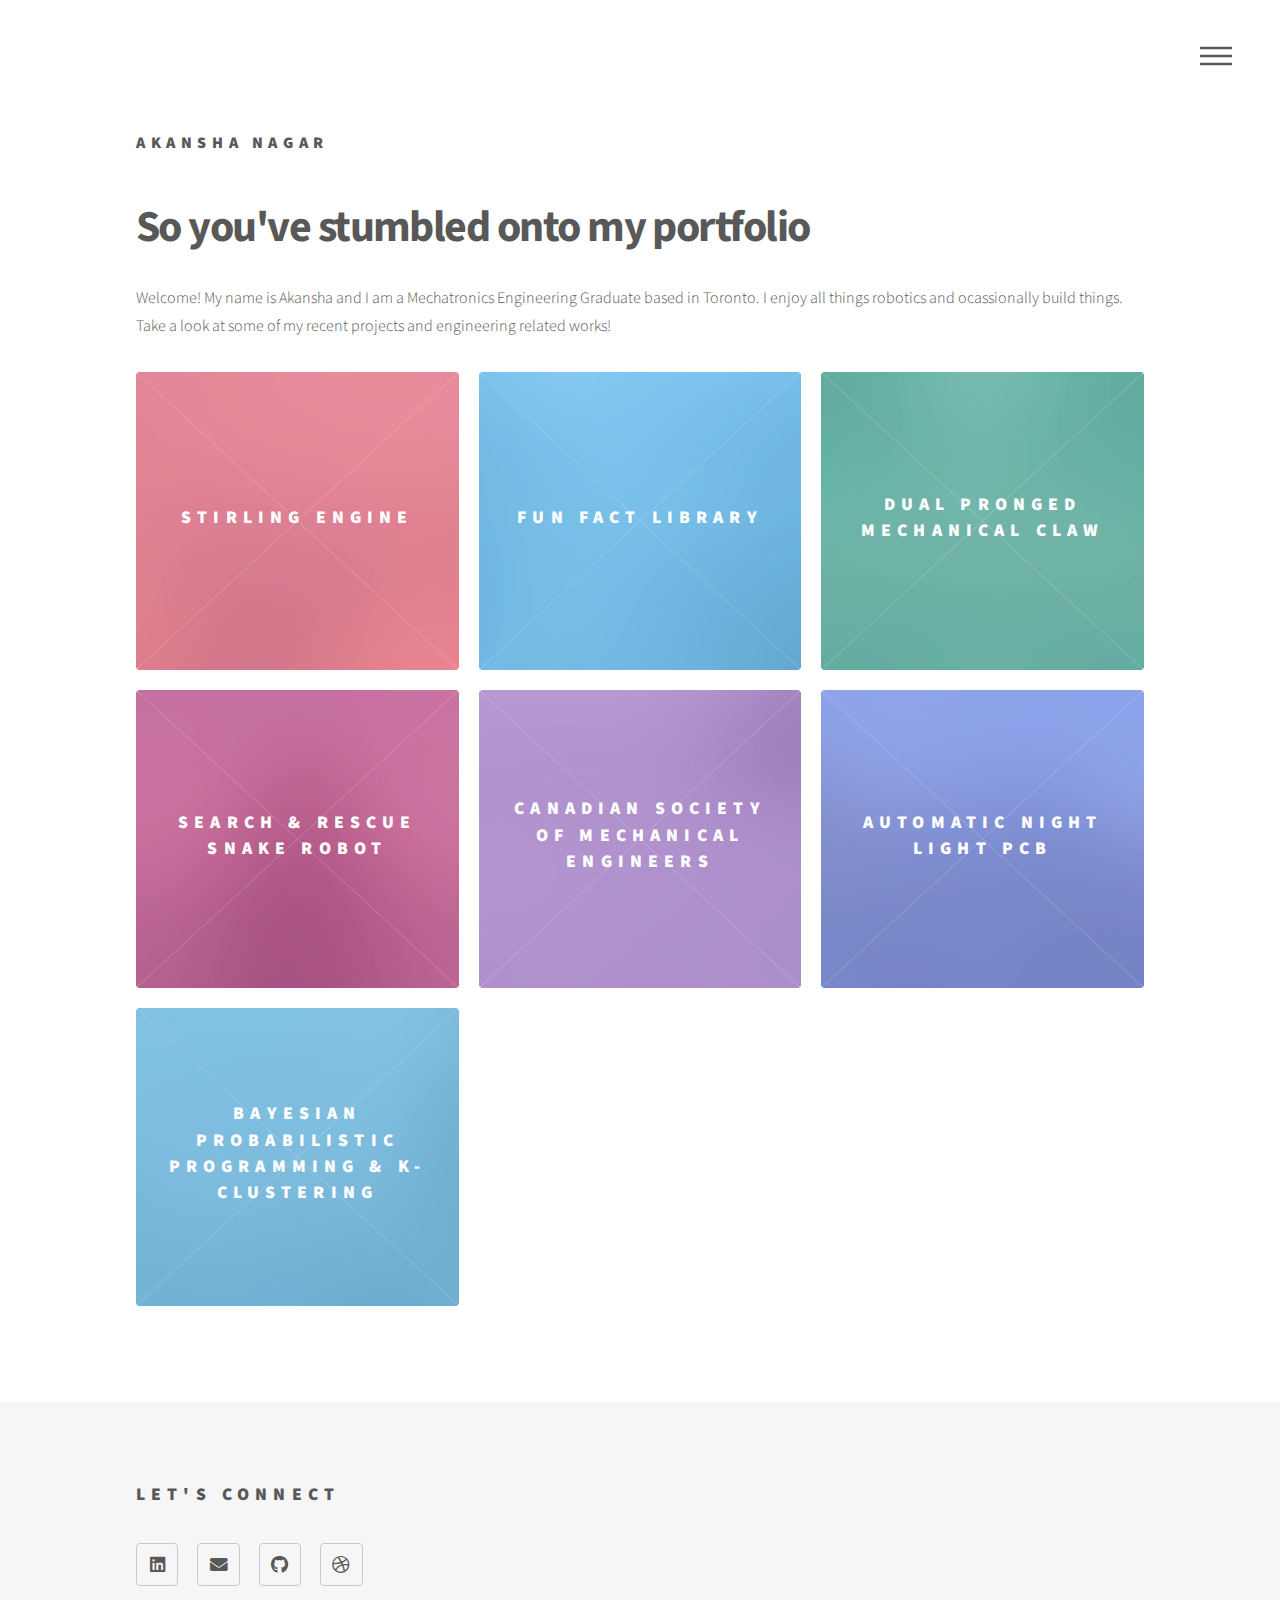
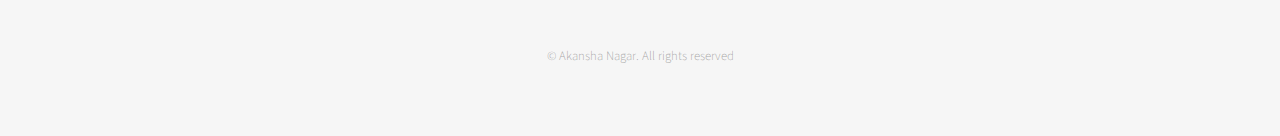
==== index.html @ d51b8435 "Add matlab project webpage" ====
<!DOCTYPE HTML>

<html>
	<head>
		<title>Akansha Nagar</title>
		<meta charset="utf-8" />
		<meta name="viewport" content="width=device-width, initial-scale=1, user-scalable=no" />
		<link rel="stylesheet" href="assets/css/main.css" />
		<noscript><link rel="stylesheet" href="assets/css/noscript.css" /></noscript>
	</head>
	<body class="is-preload">
		<!-- Wrapper -->
			<div id="wrapper">

				<!-- Header -->
					<header id="header">
						<div class="inner">

							<!-- Logo -->
							<a href="index.html" class="logo">
								<!--	<span class="symbol"><img src="images/logo.svg" alt="" /></span> -->
									<span class="title">Akansha Nagar</span>
								</a> 	

							<!-- Nav -->
								<nav>
									<ul>
										<li><a href="#menu">Menu</a></li>
									</ul>
								</nav>

						</div>
					</header>

				<!-- Menu -->
					<nav id="menu">
						<h2>Menu</h2>
						<ul>
							<li><a href="index.html">Home</a></li>
							<li><a href="stirling_engine.html">Stirling Engine</a></li>
							<li><a href="python_app.html">Fun Fact Library</a></li>
							<li><a href="claw.html">Dual Pronged Mechanical Claw</a></li>
							<li><a href="snake.html">Search & Rescue Snake Robot</a></li>
							<li><a href="csme.html">Canadian Society of Mechanical Engineers</a></li>
							<li><a href="pcb.html">Automatic Night Light PCB</a></li>
							<li><a href="data.html">Bayesian Probabilistic Programming & K-Clustering</a></li>
						<!--	<li><a href="elements.html">Elements</a></li> -->
						</ul>
					</nav>

				<!-- Main -->
					<div id="main">
						<div class="inner">
							<header>
								<h1>So you've stumbled onto my portfolio</h1>
								<p>Welcome! My name is Akansha and I am a Mechatronics Engineering
									Graduate based in Toronto. I enjoy all things robotics and ocassionally build things.
									Take a look at some of my recent projects and engineering related works!
								</p>
							</header>
							<section class="tiles">
								<article class="style1">
									<span class="image">
										<img src="images/pic01.jpg" alt="" />
									</span>
									<a href="stirling_engine.html">
										<h2>Stirling Engine</h2>
										<div class="content">
											<p>Carnot heat engine model in SolidWorks CAD</p>
										</div>
									</a>
								</article>
								<article class="style2">
									<span class="image">
										<img src="images/pic02.jpg" alt="" />
									</span>
									<a href="python_app.html">
										<h2>Fun Fact Library</h2>
										<div class="content">
											<p>Python based app to store all your fun facts</p>
										</div>
									</a>
								</article>
							<article class="style3">
									<span class="image">
										<img src="images/pic03.jpg" alt="" />
									</span>
									<a href="claw.html">
										<h2>Dual Pronged Mechanical Claw</h2>
										<div class="content">
											<p>Planar Mechanical claw that can pick up a 200 gram cup</p>
										</div>
									</a>
								</article> 	
								<article class="style4">
									<span class="image">
										<img src="images/pic04.jpg" alt="" />
									</span>
									<a href="snake.html">
										<h2>Search & Rescue Snake Robot</h2>
										<div class="content">
											<p>3D printed robot that swivels and detects motion</p>
										</div>
									</a>
								</article>
								<article class="style5">
									<span class="image">
										<img src="images/pic05.jpg" alt="" />
									</span>
									<a href="csme.html">
										<h2>Canadian Society of Mechanical Engineers</h2>
										<div class="content">
											<p>Ryerson Chapter of CSME focused on partnership and professional 
												developement for engineering students</p>
										</div>
									</a>
								</article>
								<article class="style6">
									<span class="image">
										<img src="images/pic06.jpg" alt="" />
									</span>
									<a href="pcb.html">
										<h2>Automatic Night Light PCB</h2>
										<div class="content">
											<p>Printed Circuit Board containing a simple circuit with a light sensor</p>
										</div>
									</a>
								</article>
								<article class="style2">
									<span class="image">
										<img src="images/pic07.jpg" alt="" />
									</span>
									<a href="data.html">
										<h2>Bayesian Probabilistic Programming & K-Clustering</h2>
										<div class="content">
											<p>Machine Learning algorithms applied to test data sets</p>
										</div>
									</a>
							<!--	</article>
								<article class="style3">
									<span class="image">
										<img src="images/pic08.jpg" alt="" />
									</span>
									<a href="generic.html">
										<h2>Dolor</h2>
										<div class="content">
											<p>Sed nisl arcu euismod sit amet nisi lorem etiam dolor veroeros et feugiat.</p>
										</div>
									</a>
								</article>
								<article class="style1">
									<span class="image">
										<img src="images/pic09.jpg" alt="" />
									</span>
									<a href="generic.html">
										<h2>Nullam</h2>
										<div class="content">
											<p>Sed nisl arcu euismod sit amet nisi lorem etiam dolor veroeros et feugiat.</p>
										</div>
									</a>
								</article>
								<article class="style5">
									<span class="image">
										<img src="images/pic10.jpg" alt="" />
									</span>
									<a href="generic.html">
										<h2>Ultricies</h2>
										<div class="content">
											<p>Sed nisl arcu euismod sit amet nisi lorem etiam dolor veroeros et feugiat.</p>
										</div>
									</a>
								</article>
								<article class="style6">
									<span class="image">
										<img src="images/pic11.jpg" alt="" />
									</span>
									<a href="generic.html">
										<h2>Dictum</h2>
										<div class="content">
											<p>Sed nisl arcu euismod sit amet nisi lorem etiam dolor veroeros et feugiat.</p>
										</div>
									</a>
								</article>
								<article class="style4">
									<span class="image">
										<img src="images/pic12.jpg" alt="" />
									</span>
									<a href="generic.html">
										<h2>Pretium</h2>
										<div class="content">
											<p>Sed nisl arcu euismod sit amet nisi lorem etiam dolor veroeros et feugiat.</p>
										</div>
									</a>
								</article> -->
							</section>
						</div>
					</div>

				<!-- Footer -->
					<footer id="footer">
						
						<div class="inner">
							<!--
							<section>
								<h2>Get in touch</h2>
								<form method="post" action="#">
									<div class="fields">
										<div class="field half">
											<input type="text" name="name" id="name" placeholder="Name" />
										</div>
										<div class="field half">
											<input type="email" name="email" id="email" placeholder="Email" />
										</div>
										<div class="field">
											<textarea name="message" id="message" placeholder="Message"></textarea>
										</div>
									</div>
									<ul class="actions">
										<li><input type="submit" value="Send" class="primary" /></li>
									</ul>
								</form>
							</section> -->
							<section> 
								
								<h2>Let's Connect</h2>
							
								<ul class="icons">
								<!--<li><a href="#" class="icon brands style2 fa-twitter"><span class="label">Twitter</span></a></li>
									<li><a href="#" class="icon brands style2 fa-facebook-f"><span class="label">Facebook</span></a></li>
									<li><a href="#" class="icon brands style2 fa-instagram"><span class="label">Instagram</span></a></li>
									<li><a href="#" class="icon brands style2 fa-dribbble"><span class="label">Dribbble</span></a></li>
									<li><a href="#" class="icon brands style2 fa-500px"><span class="label">500px</span></a></li>
									<li><a href="#" class="icon solid style2 fa-phone"><span class="label">Phone</span></a></li> -->

									<li><a href="https://www.linkedin.com/in/akansha-nagar/" class="icon brands style2 fab fa-linkedin"><span class="label">Facebook</span></a></li>
									<li><a href="mailto: akanshanagar8@gmail.com" class="icon solid style2 fa-envelope"><span class="label">Email</span></a></li>
									<li><a href="https://github.com/akansha-n888" class="icon brands style2 fa-github"><span class="label">GitHub</span></a></li>
									<li><a href="https://grabcad.com/akansha.nagar-1" class="icon brands style2 fa-dribbble"><span class="label">GrabCAD</span></a></li>
									
								</ul>
								
							</section>
							<ul class="copyright">
								<li>&copy; Akansha Nagar. All rights reserved</li>
								
							</ul>
						</div>
					</footer>

			</div>

		<!-- Scripts -->
			<script src="assets/js/jquery.min.js"></script>
			<script src="assets/js/browser.min.js"></script>
			<script src="assets/js/breakpoints.min.js"></script>
			<script src="assets/js/util.js"></script>
			<script src="assets/js/main.js"></script>

	</body>
</html>
---- assets/css/main.css ----
@import url(fontawesome-all.min.css);
@import url("https://fonts.googleapis.com/css?family=Source+Sans+Pro:300,700,900");

/*
	Phantom by HTML5 UP
	html5up.net | @ajlkn
	Free for personal and commercial use under the CCA 3.0 license (html5up.net/license)
*/

html, body, div, span, applet, object,
iframe, h1, h2, h3, h4, h5, h6, p, blockquote,
pre, a, abbr, acronym, address, big, cite,
code, del, dfn, em, img, ins, kbd, q, s, samp,
small, strike, strong, sub, sup, tt, var, b,
u, i, center, dl, dt, dd, ol, ul, li, fieldset,
form, label, legend, table, caption, tbody,
tfoot, thead, tr, th, td, article, aside,
canvas, details, embed, figure, figcaption,
footer, header, hgroup, menu, nav, output, ruby,
section, summary, time, mark, audio, video {
	margin: 0;
	padding: 0;
	border: 0;
	font-size: 100%;
	font: inherit;
	vertical-align: baseline;}

article, aside, details, figcaption, figure,
footer, header, hgroup, menu, nav, section {
	display: block;}

body {
	line-height: 1;
}

ol, ul {
	list-style: none;
}

blockquote, q {
	quotes: none;
}

	blockquote:before, blockquote:after, q:before, q:after {
		content: '';
		content: none;
	}

table {
	border-collapse: collapse;
	border-spacing: 0;
}

body {
	-webkit-text-size-adjust: none;
}

mark {
	background-color: transparent;
	color: inherit;
}

input::-moz-focus-inner {
	border: 0;
	padding: 0;
}

input, select, textarea {
	-moz-appearance: none;
	-webkit-appearance: none;
	-ms-appearance: none;
	appearance: none;
}

/* Basic */

	@-ms-viewport {
		width: device-width;
	}

	body {
		-ms-overflow-style: scrollbar;
	}

	@media screen and (max-width: 480px) {

		html, body {
			min-width: 320px;
		}

	}

	html {
		box-sizing: border-box;
	}

	*, *:before, *:after {
		box-sizing: inherit;
	}

	body {
		background: #ffffff;
	}

		body.is-preload *, body.is-preload *:before, body.is-preload *:after {
			-moz-animation: none !important;
			-webkit-animation: none !important;
			-ms-animation: none !important;
			animation: none !important;
			-moz-transition: none !important;
			-webkit-transition: none !important;
			-ms-transition: none !important;
			transition: none !important;
		}

/* Type */

	body, input, select, textarea {
		color: #585858;
		font-family: "Source Sans Pro", Helvetica, sans-serif;
		font-size: 16pt;
		font-weight: 300;
		line-height: 1.75;
	}

		@media screen and (max-width: 1680px) {

			body, input, select, textarea {
				font-size: 14pt;
			}

		}

		@media screen and (max-width: 1280px) {

			body, input, select, textarea {
				font-size: 12pt;
			}

		}

	a {
		-moz-transition: border-bottom-color 0.2s ease, color 0.2s ease;
		-webkit-transition: border-bottom-color 0.2s ease, color 0.2s ease;
		-ms-transition: border-bottom-color 0.2s ease, color 0.2s ease;
		transition: border-bottom-color 0.2s ease, color 0.2s ease;
		text-decoration: none;
		color: #585858;
		border-bottom: dotted 1px rgba(88, 88, 88, 0.5);
	}

		a:hover {
			border-bottom-color: transparent;
			color: #f2849e !important;
		}

	strong, b {
		font-weight: 900;
	}

	em, i {
		font-style: italic;
	}

	p {
		margin: 0 0 2em 0;
	}

	h1 {
		font-size: 2.75em;
		font-weight: 700;
		line-height: 1.3;
		margin: 0 0 1em 0;
		letter-spacing: -0.035em;
	}

		h1 a {
			color: inherit;
		}

		@media screen and (max-width: 736px) {

			h1 {
				font-size: 2em;
				margin: 0 0 1em 0;
			}

		}

		@media screen and (max-width: 360px) {

			h1 {
				font-size: 1.75em;
			}

		}

	h2, h3, h4, h5, h6 {
		font-weight: 900;
		line-height: 1.5;
		margin: 0 0 2em 0;
		text-transform: uppercase;
		letter-spacing: 0.35em;
	}

		h2 a, h3 a, h4 a, h5 a, h6 a {
			color: inherit;
		}

	h2 {
		font-size: 1.1em;
	}

	h3 {
		font-size: 1em;
	}

	h4 {
		font-size: 0.8em;
	}

	h5 {
		font-size: 0.8em;
	}

	h6 {
		font-size: 0.8em;
	}

	@media screen and (max-width: 980px) {

		h1 br, h2 br, h3 br, h4 br, h5 br, h6 br {
			display: none;
		}

	}

	@media screen and (max-width: 736px) {

		h2 {
			font-size: 1em;
		}

		h3 {
			font-size: 0.8em;
		}

	}

	sub {
		font-size: 0.8em;
		position: relative;
		top: 0.5em;
	}

	sup {
		font-size: 0.8em;
		position: relative;
		top: -0.5em;
	}

	blockquote {
		border-left: solid 4px #c9c9c9;
		font-style: italic;
		margin: 0 0 2em 0;
		padding: 0.5em 0 0.5em 2em;
	}

	code {
		background: rgba(144, 144, 144, 0.075);
		border-radius: 4px;
		border: solid 1px #c9c9c9;
		font-family: "Courier New", monospace;
		font-size: 0.9em;
		margin: 0 0.25em;
		padding: 0.25em 0.65em;
	}

	pre {
		-webkit-overflow-scrolling: touch;
		font-family: "Courier New", monospace;
		font-size: 0.9em;
		margin: 0 0 2em 0;
	}

		pre code {
			display: block;
			line-height: 1.75;
			padding: 1em 1.5em;
			overflow-x: auto;
		}

	hr {
		border: 0;
		border-bottom: solid 1px #c9c9c9;
		margin: 2em 0;
	}

		hr.major {
			margin: 3em 0;
		}

	.align-left {
		text-align: left;
	}

	.align-center {
		text-align: center;
	}

	.align-right {
		text-align: right;
	}

/* Row */

	.row {
		display: flex;
		flex-wrap: wrap;
		box-sizing: border-box;
		align-items: stretch;
	}

		.row > * {
			box-sizing: border-box;
		}

		.row.gtr-uniform > * > :last-child {
			margin-bottom: 0;
		}

		.row.aln-left {
			justify-content: flex-start;
		}

		.row.aln-center {
			justify-content: center;
		}

		.row.aln-right {
			justify-content: flex-end;
		}

		.row.aln-top {
			align-items: flex-start;
		}

		.row.aln-middle {
			align-items: center;
		}

		.row.aln-bottom {
			align-items: flex-end;
		}

		.row > .imp {
			order: -1;
		}

		.row > .col-1 {
			width: 8.33333%;
		}

		.row > .off-1 {
			margin-left: 8.33333%;
		}

		.row > .col-2 {
			width: 16.66667%;
		}

		.row > .off-2 {
			margin-left: 16.66667%;
		}

		.row > .col-3 {
			width: 25%;
		}

		.row > .off-3 {
			margin-left: 25%;
		}

		.row > .col-4 {
			width: 33.33333%;
		}

		.row > .off-4 {
			margin-left: 33.33333%;
		}

		.row > .col-5 {
			width: 41.66667%;
		}

		.row > .off-5 {
			margin-left: 41.66667%;
		}

		.row > .col-6 {
			width: 50%;
		}

		.row > .off-6 {
			margin-left: 50%;
		}

		.row > .col-7 {
			width: 58.33333%;
		}

		.row > .off-7 {
			margin-left: 58.33333%;
		}

		.row > .col-8 {
			width: 66.66667%;
		}

		.row > .off-8 {
			margin-left: 66.66667%;
		}

		.row > .col-9 {
			width: 75%;
		}

		.row > .off-9 {
			margin-left: 75%;
		}

		.row > .col-10 {
			width: 83.33333%;
		}

		.row > .off-10 {
			margin-left: 83.33333%;
		}

		.row > .col-11 {
			width: 91.66667%;
		}

		.row > .off-11 {
			margin-left: 91.66667%;
		}

		.row > .col-12 {
			width: 100%;
		}

		.row > .off-12 {
			margin-left: 100%;
		}

		.row.gtr-0 {
			margin-top: 0;
			margin-left: 0em;
		}

			.row.gtr-0 > * {
				padding: 0 0 0 0em;
			}

			.row.gtr-0.gtr-uniform {
				margin-top: 0em;
			}

				.row.gtr-0.gtr-uniform > * {
					padding-top: 0em;
				}

		.row.gtr-25 {
			margin-top: 0;
			margin-left: -0.5em;
		}

			.row.gtr-25 > * {
				padding: 0 0 0 0.5em;
			}

			.row.gtr-25.gtr-uniform {
				margin-top: -0.5em;
			}

				.row.gtr-25.gtr-uniform > * {
					padding-top: 0.5em;
				}

		.row.gtr-50 {
			margin-top: 0;
			margin-left: -1em;
		}

			.row.gtr-50 > * {
				padding: 0 0 0 1em;
			}

			.row.gtr-50.gtr-uniform {
				margin-top: -1em;
			}

				.row.gtr-50.gtr-uniform > * {
					padding-top: 1em;
				}

		.row {
			margin-top: 0;
			margin-left: -2em;
		}

			.row > * {
				padding: 0 0 0 2em;
			}

			.row.gtr-uniform {
				margin-top: -2em;
			}

				.row.gtr-uniform > * {
					padding-top: 2em;
				}

		.row.gtr-150 {
			margin-top: 0;
			margin-left: -3em;
		}

			.row.gtr-150 > * {
				padding: 0 0 0 3em;
			}

			.row.gtr-150.gtr-uniform {
				margin-top: -3em;
			}

				.row.gtr-150.gtr-uniform > * {
					padding-top: 3em;
				}

		.row.gtr-200 {
			margin-top: 0;
			margin-left: -4em;
		}

			.row.gtr-200 > * {
				padding: 0 0 0 4em;
			}

			.row.gtr-200.gtr-uniform {
				margin-top: -4em;
			}

				.row.gtr-200.gtr-uniform > * {
					padding-top: 4em;
				}

		@media screen and (max-width: 1680px) {

			.row {
				display: flex;
				flex-wrap: wrap;
				box-sizing: border-box;
				align-items: stretch;
			}

				.row > * {
					box-sizing: border-box;
				}

				.row.gtr-uniform > * > :last-child {
					margin-bottom: 0;
				}

				.row.aln-left {
					justify-content: flex-start;
				}

				.row.aln-center {
					justify-content: center;
				}

				.row.aln-right {
					justify-content: flex-end;
				}

				.row.aln-top {
					align-items: flex-start;
				}

				.row.aln-middle {
					align-items: center;
				}

				.row.aln-bottom {
					align-items: flex-end;
				}

				.row > .imp-xlarge {
					order: -1;
				}

				.row > .col-1-xlarge {
					width: 8.33333%;
				}

				.row > .off-1-xlarge {
					margin-left: 8.33333%;
				}

				.row > .col-2-xlarge {
					width: 16.66667%;
				}

				.row > .off-2-xlarge {
					margin-left: 16.66667%;
				}

				.row > .col-3-xlarge {
					width: 25%;
				}

				.row > .off-3-xlarge {
					margin-left: 25%;
				}

				.row > .col-4-xlarge {
					width: 33.33333%;
				}

				.row > .off-4-xlarge {
					margin-left: 33.33333%;
				}

				.row > .col-5-xlarge {
					width: 41.66667%;
				}

				.row > .off-5-xlarge {
					margin-left: 41.66667%;
				}

				.row > .col-6-xlarge {
					width: 50%;
				}

				.row > .off-6-xlarge {
					margin-left: 50%;
				}

				.row > .col-7-xlarge {
					width: 58.33333%;
				}

				.row > .off-7-xlarge {
					margin-left: 58.33333%;
				}

				.row > .col-8-xlarge {
					width: 66.66667%;
				}

				.row > .off-8-xlarge {
					margin-left: 66.66667%;
				}

				.row > .col-9-xlarge {
					width: 75%;
				}

				.row > .off-9-xlarge {
					margin-left: 75%;
				}

				.row > .col-10-xlarge {
					width: 83.33333%;
				}

				.row > .off-10-xlarge {
					margin-left: 83.33333%;
				}

				.row > .col-11-xlarge {
					width: 91.66667%;
				}

				.row > .off-11-xlarge {
					margin-left: 91.66667%;
				}

				.row > .col-12-xlarge {
					width: 100%;
				}

				.row > .off-12-xlarge {
					margin-left: 100%;
				}

				.row.gtr-0 {
					margin-top: 0;
					margin-left: 0em;
				}

					.row.gtr-0 > * {
						padding: 0 0 0 0em;
					}

					.row.gtr-0.gtr-uniform {
						margin-top: 0em;
					}

						.row.gtr-0.gtr-uniform > * {
							padding-top: 0em;
						}

				.row.gtr-25 {
					margin-top: 0;
					margin-left: -0.5em;
				}

					.row.gtr-25 > * {
						padding: 0 0 0 0.5em;
					}

					.row.gtr-25.gtr-uniform {
						margin-top: -0.5em;
					}

						.row.gtr-25.gtr-uniform > * {
							padding-top: 0.5em;
						}

				.row.gtr-50 {
					margin-top: 0;
					margin-left: -1em;
				}

					.row.gtr-50 > * {
						padding: 0 0 0 1em;
					}

					.row.gtr-50.gtr-uniform {
						margin-top: -1em;
					}

						.row.gtr-50.gtr-uniform > * {
							padding-top: 1em;
						}

				.row {
					margin-top: 0;
					margin-left: -2em;
				}

					.row > * {
						padding: 0 0 0 2em;
					}

					.row.gtr-uniform {
						margin-top: -2em;
					}

						.row.gtr-uniform > * {
							padding-top: 2em;
						}

				.row.gtr-150 {
					margin-top: 0;
					margin-left: -3em;
				}

					.row.gtr-150 > * {
						padding: 0 0 0 3em;
					}

					.row.gtr-150.gtr-uniform {
						margin-top: -3em;
					}

						.row.gtr-150.gtr-uniform > * {
							padding-top: 3em;
						}

				.row.gtr-200 {
					margin-top: 0;
					margin-left: -4em;
				}

					.row.gtr-200 > * {
						padding: 0 0 0 4em;
					}

					.row.gtr-200.gtr-uniform {
						margin-top: -4em;
					}

						.row.gtr-200.gtr-uniform > * {
							padding-top: 4em;
						}

		}

		@media screen and (max-width: 1280px) {

			.row {
				display: flex;
				flex-wrap: wrap;
				box-sizing: border-box;
				align-items: stretch;
			}

				.row > * {
					box-sizing: border-box;
				}

				.row.gtr-uniform > * > :last-child {
					margin-bottom: 0;
				}

				.row.aln-left {
					justify-content: flex-start;
				}

				.row.aln-center {
					justify-content: center;
				}

				.row.aln-right {
					justify-content: flex-end;
				}

				.row.aln-top {
					align-items: flex-start;
				}

				.row.aln-middle {
					align-items: center;
				}

				.row.aln-bottom {
					align-items: flex-end;
				}

				.row > .imp-large {
					order: -1;
				}

				.row > .col-1-large {
					width: 8.33333%;
				}

				.row > .off-1-large {
					margin-left: 8.33333%;
				}

				.row > .col-2-large {
					width: 16.66667%;
				}

				.row > .off-2-large {
					margin-left: 16.66667%;
				}

				.row > .col-3-large {
					width: 25%;
				}

				.row > .off-3-large {
					margin-left: 25%;
				}

				.row > .col-4-large {
					width: 33.33333%;
				}

				.row > .off-4-large {
					margin-left: 33.33333%;
				}

				.row > .col-5-large {
					width: 41.66667%;
				}

				.row > .off-5-large {
					margin-left: 41.66667%;
				}

				.row > .col-6-large {
					width: 50%;
				}

				.row > .off-6-large {
					margin-left: 50%;
				}

				.row > .col-7-large {
					width: 58.33333%;
				}

				.row > .off-7-large {
					margin-left: 58.33333%;
				}

				.row > .col-8-large {
					width: 66.66667%;
				}

				.row > .off-8-large {
					margin-left: 66.66667%;
				}

				.row > .col-9-large {
					width: 75%;
				}

				.row > .off-9-large {
					margin-left: 75%;
				}

				.row > .col-10-large {
					width: 83.33333%;
				}

				.row > .off-10-large {
					margin-left: 83.33333%;
				}

				.row > .col-11-large {
					width: 91.66667%;
				}

				.row > .off-11-large {
					margin-left: 91.66667%;
				}

				.row > .col-12-large {
					width: 100%;
				}

				.row > .off-12-large {
					margin-left: 100%;
				}

				.row.gtr-0 {
					margin-top: 0;
					margin-left: 0em;
				}

					.row.gtr-0 > * {
						padding: 0 0 0 0em;
					}

					.row.gtr-0.gtr-uniform {
						margin-top: 0em;
					}

						.row.gtr-0.gtr-uniform > * {
							padding-top: 0em;
						}

				.row.gtr-25 {
					margin-top: 0;
					margin-left: -0.5em;
				}

					.row.gtr-25 > * {
						padding: 0 0 0 0.5em;
					}

					.row.gtr-25.gtr-uniform {
						margin-top: -0.5em;
					}

						.row.gtr-25.gtr-uniform > * {
							padding-top: 0.5em;
						}

				.row.gtr-50 {
					margin-top: 0;
					margin-left: -1em;
				}

					.row.gtr-50 > * {
						padding: 0 0 0 1em;
					}

					.row.gtr-50.gtr-uniform {
						margin-top: -1em;
					}

						.row.gtr-50.gtr-uniform > * {
							padding-top: 1em;
						}

				.row {
					margin-top: 0;
					margin-left: -2em;
				}

					.row > * {
						padding: 0 0 0 2em;
					}

					.row.gtr-uniform {
						margin-top: -2em;
					}

						.row.gtr-uniform > * {
							padding-top: 2em;
						}

				.row.gtr-150 {
					margin-top: 0;
					margin-left: -3em;
				}

					.row.gtr-150 > * {
						padding: 0 0 0 3em;
					}

					.row.gtr-150.gtr-uniform {
						margin-top: -3em;
					}

						.row.gtr-150.gtr-uniform > * {
							padding-top: 3em;
						}

				.row.gtr-200 {
					margin-top: 0;
					margin-left: -4em;
				}

					.row.gtr-200 > * {
						padding: 0 0 0 4em;
					}

					.row.gtr-200.gtr-uniform {
						margin-top: -4em;
					}

						.row.gtr-200.gtr-uniform > * {
							padding-top: 4em;
						}

		}

		@media screen and (max-width: 980px) {

			.row {
				display: flex;
				flex-wrap: wrap;
				box-sizing: border-box;
				align-items: stretch;
			}

				.row > * {
					box-sizing: border-box;
				}

				.row.gtr-uniform > * > :last-child {
					margin-bottom: 0;
				}

				.row.aln-left {
					justify-content: flex-start;
				}

				.row.aln-center {
					justify-content: center;
				}

				.row.aln-right {
					justify-content: flex-end;
				}

				.row.aln-top {
					align-items: flex-start;
				}

				.row.aln-middle {
					align-items: center;
				}

				.row.aln-bottom {
					align-items: flex-end;
				}

				.row > .imp-medium {
					order: -1;
				}

				.row > .col-1-medium {
					width: 8.33333%;
				}

				.row > .off-1-medium {
					margin-left: 8.33333%;
				}

				.row > .col-2-medium {
					width: 16.66667%;
				}

				.row > .off-2-medium {
					margin-left: 16.66667%;
				}

				.row > .col-3-medium {
					width: 25%;
				}

				.row > .off-3-medium {
					margin-left: 25%;
				}

				.row > .col-4-medium {
					width: 33.33333%;
				}

				.row > .off-4-medium {
					margin-left: 33.33333%;
				}

				.row > .col-5-medium {
					width: 41.66667%;
				}

				.row > .off-5-medium {
					margin-left: 41.66667%;
				}

				.row > .col-6-medium {
					width: 50%;
				}

				.row > .off-6-medium {
					margin-left: 50%;
				}

				.row > .col-7-medium {
					width: 58.33333%;
				}

				.row > .off-7-medium {
					margin-left: 58.33333%;
				}

				.row > .col-8-medium {
					width: 66.66667%;
				}

				.row > .off-8-medium {
					margin-left: 66.66667%;
				}

				.row > .col-9-medium {
					width: 75%;
				}

				.row > .off-9-medium {
					margin-left: 75%;
				}

				.row > .col-10-medium {
					width: 83.33333%;
				}

				.row > .off-10-medium {
					margin-left: 83.33333%;
				}

				.row > .col-11-medium {
					width: 91.66667%;
				}

				.row > .off-11-medium {
					margin-left: 91.66667%;
				}

				.row > .col-12-medium {
					width: 100%;
				}

				.row > .off-12-medium {
					margin-left: 100%;
				}

				.row.gtr-0 {
					margin-top: 0;
					margin-left: 0em;
				}

					.row.gtr-0 > * {
						padding: 0 0 0 0em;
					}

					.row.gtr-0.gtr-uniform {
						margin-top: 0em;
					}

						.row.gtr-0.gtr-uniform > * {
							padding-top: 0em;
						}

				.row.gtr-25 {
					margin-top: 0;
					margin-left: -0.375em;
				}

					.row.gtr-25 > * {
						padding: 0 0 0 0.375em;
					}

					.row.gtr-25.gtr-uniform {
						margin-top: -0.375em;
					}

						.row.gtr-25.gtr-uniform > * {
							padding-top: 0.375em;
						}

				.row.gtr-50 {
					margin-top: 0;
					margin-left: -0.75em;
				}

					.row.gtr-50 > * {
						padding: 0 0 0 0.75em;
					}

					.row.gtr-50.gtr-uniform {
						margin-top: -0.75em;
					}

						.row.gtr-50.gtr-uniform > * {
							padding-top: 0.75em;
						}

				.row {
					margin-top: 0;
					margin-left: -1.5em;
				}

					.row > * {
						padding: 0 0 0 1.5em;
					}

					.row.gtr-uniform {
						margin-top: -1.5em;
					}

						.row.gtr-uniform > * {
							padding-top: 1.5em;
						}

				.row.gtr-150 {
					margin-top: 0;
					margin-left: -2.25em;
				}

					.row.gtr-150 > * {
						padding: 0 0 0 2.25em;
					}

					.row.gtr-150.gtr-uniform {
						margin-top: -2.25em;
					}

						.row.gtr-150.gtr-uniform > * {
							padding-top: 2.25em;
						}

				.row.gtr-200 {
					margin-top: 0;
					margin-left: -3em;
				}

					.row.gtr-200 > * {
						padding: 0 0 0 3em;
					}

					.row.gtr-200.gtr-uniform {
						margin-top: -3em;
					}

						.row.gtr-200.gtr-uniform > * {
							padding-top: 3em;
						}

		}

		@media screen and (max-width: 736px) {

			.row {
				display: flex;
				flex-wrap: wrap;
				box-sizing: border-box;
				align-items: stretch;
			}

				.row > * {
					box-sizing: border-box;
				}

				.row.gtr-uniform > * > :last-child {
					margin-bottom: 0;
				}

				.row.aln-left {
					justify-content: flex-start;
				}

				.row.aln-center {
					justify-content: center;
				}

				.row.aln-right {
					justify-content: flex-end;
				}

				.row.aln-top {
					align-items: flex-start;
				}

				.row.aln-middle {
					align-items: center;
				}

				.row.aln-bottom {
					align-items: flex-end;
				}

				.row > .imp-small {
					order: -1;
				}

				.row > .col-1-small {
					width: 8.33333%;
				}

				.row > .off-1-small {
					margin-left: 8.33333%;
				}

				.row > .col-2-small {
					width: 16.66667%;
				}

				.row > .off-2-small {
					margin-left: 16.66667%;
				}

				.row > .col-3-small {
					width: 25%;
				}

				.row > .off-3-small {
					margin-left: 25%;
				}

				.row > .col-4-small {
					width: 33.33333%;
				}

				.row > .off-4-small {
					margin-left: 33.33333%;
				}

				.row > .col-5-small {
					width: 41.66667%;
				}

				.row > .off-5-small {
					margin-left: 41.66667%;
				}

				.row > .col-6-small {
					width: 50%;
				}

				.row > .off-6-small {
					margin-left: 50%;
				}

				.row > .col-7-small {
					width: 58.33333%;
				}

				.row > .off-7-small {
					margin-left: 58.33333%;
				}

				.row > .col-8-small {
					width: 66.66667%;
				}

				.row > .off-8-small {
					margin-left: 66.66667%;
				}

				.row > .col-9-small {
					width: 75%;
				}

				.row > .off-9-small {
					margin-left: 75%;
				}

				.row > .col-10-small {
					width: 83.33333%;
				}

				.row > .off-10-small {
					margin-left: 83.33333%;
				}

				.row > .col-11-small {
					width: 91.66667%;
				}

				.row > .off-11-small {
					margin-left: 91.66667%;
				}

				.row > .col-12-small {
					width: 100%;
				}

				.row > .off-12-small {
					margin-left: 100%;
				}

				.row.gtr-0 {
					margin-top: 0;
					margin-left: 0em;
				}

					.row.gtr-0 > * {
						padding: 0 0 0 0em;
					}

					.row.gtr-0.gtr-uniform {
						margin-top: 0em;
					}

						.row.gtr-0.gtr-uniform > * {
							padding-top: 0em;
						}

				.row.gtr-25 {
					margin-top: 0;
					margin-left: -0.25em;
				}

					.row.gtr-25 > * {
						padding: 0 0 0 0.25em;
					}

					.row.gtr-25.gtr-uniform {
						margin-top: -0.25em;
					}

						.row.gtr-25.gtr-uniform > * {
							padding-top: 0.25em;
						}

				.row.gtr-50 {
					margin-top: 0;
					margin-left: -0.5em;
				}

					.row.gtr-50 > * {
						padding: 0 0 0 0.5em;
					}

					.row.gtr-50.gtr-uniform {
						margin-top: -0.5em;
					}

						.row.gtr-50.gtr-uniform > * {
							padding-top: 0.5em;
						}

				.row {
					margin-top: 0;
					margin-left: -1em;
				}

					.row > * {
						padding: 0 0 0 1em;
					}

					.row.gtr-uniform {
						margin-top: -1em;
					}

						.row.gtr-uniform > * {
							padding-top: 1em;
						}

				.row.gtr-150 {
					margin-top: 0;
					margin-left: -1.5em;
				}

					.row.gtr-150 > * {
						padding: 0 0 0 1.5em;
					}

					.row.gtr-150.gtr-uniform {
						margin-top: -1.5em;
					}

						.row.gtr-150.gtr-uniform > * {
							padding-top: 1.5em;
						}

				.row.gtr-200 {
					margin-top: 0;
					margin-left: -2em;
				}

					.row.gtr-200 > * {
						padding: 0 0 0 2em;
					}

					.row.gtr-200.gtr-uniform {
						margin-top: -2em;
					}

						.row.gtr-200.gtr-uniform > * {
							padding-top: 2em;
						}

		}

		@media screen and (max-width: 480px) {

			.row {
				display: flex;
				flex-wrap: wrap;
				box-sizing: border-box;
				align-items: stretch;
			}

				.row > * {
					box-sizing: border-box;
				}

				.row.gtr-uniform > * > :last-child {
					margin-bottom: 0;
				}

				.row.aln-left {
					justify-content: flex-start;
				}

				.row.aln-center {
					justify-content: center;
				}

				.row.aln-right {
					justify-content: flex-end;
				}

				.row.aln-top {
					align-items: flex-start;
				}

				.row.aln-middle {
					align-items: center;
				}

				.row.aln-bottom {
					align-items: flex-end;
				}

				.row > .imp-xsmall {
					order: -1;
				}

				.row > .col-1-xsmall {
					width: 8.33333%;
				}

				.row > .off-1-xsmall {
					margin-left: 8.33333%;
				}

				.row > .col-2-xsmall {
					width: 16.66667%;
				}

				.row > .off-2-xsmall {
					margin-left: 16.66667%;
				}

				.row > .col-3-xsmall {
					width: 25%;
				}

				.row > .off-3-xsmall {
					margin-left: 25%;
				}

				.row > .col-4-xsmall {
					width: 33.33333%;
				}

				.row > .off-4-xsmall {
					margin-left: 33.33333%;
				}

				.row > .col-5-xsmall {
					width: 41.66667%;
				}

				.row > .off-5-xsmall {
					margin-left: 41.66667%;
				}

				.row > .col-6-xsmall {
					width: 50%;
				}

				.row > .off-6-xsmall {
					margin-left: 50%;
				}

				.row > .col-7-xsmall {
					width: 58.33333%;
				}

				.row > .off-7-xsmall {
					margin-left: 58.33333%;
				}

				.row > .col-8-xsmall {
					width: 66.66667%;
				}

				.row > .off-8-xsmall {
					margin-left: 66.66667%;
				}

				.row > .col-9-xsmall {
					width: 75%;
				}

				.row > .off-9-xsmall {
					margin-left: 75%;
				}

				.row > .col-10-xsmall {
					width: 83.33333%;
				}

				.row > .off-10-xsmall {
					margin-left: 83.33333%;
				}

				.row > .col-11-xsmall {
					width: 91.66667%;
				}

				.row > .off-11-xsmall {
					margin-left: 91.66667%;
				}

				.row > .col-12-xsmall {
					width: 100%;
				}

				.row > .off-12-xsmall {
					margin-left: 100%;
				}

				.row.gtr-0 {
					margin-top: 0;
					margin-left: 0em;
				}

					.row.gtr-0 > * {
						padding: 0 0 0 0em;
					}

					.row.gtr-0.gtr-uniform {
						margin-top: 0em;
					}

						.row.gtr-0.gtr-uniform > * {
							padding-top: 0em;
						}

				.row.gtr-25 {
					margin-top: 0;
					margin-left: -0.25em;
				}

					.row.gtr-25 > * {
						padding: 0 0 0 0.25em;
					}

					.row.gtr-25.gtr-uniform {
						margin-top: -0.25em;
					}

						.row.gtr-25.gtr-uniform > * {
							padding-top: 0.25em;
						}

				.row.gtr-50 {
					margin-top: 0;
					margin-left: -0.5em;
				}

					.row.gtr-50 > * {
						padding: 0 0 0 0.5em;
					}

					.row.gtr-50.gtr-uniform {
						margin-top: -0.5em;
					}

						.row.gtr-50.gtr-uniform > * {
							padding-top: 0.5em;
						}

				.row {
					margin-top: 0;
					margin-left: -1em;
				}

					.row > * {
						padding: 0 0 0 1em;
					}

					.row.gtr-uniform {
						margin-top: -1em;
					}

						.row.gtr-uniform > * {
							padding-top: 1em;
						}

				.row.gtr-150 {
					margin-top: 0;
					margin-left: -1.5em;
				}

					.row.gtr-150 > * {
						padding: 0 0 0 1.5em;
					}

					.row.gtr-150.gtr-uniform {
						margin-top: -1.5em;
					}

						.row.gtr-150.gtr-uniform > * {
							padding-top: 1.5em;
						}

				.row.gtr-200 {
					margin-top: 0;
					margin-left: -2em;
				}

					.row.gtr-200 > * {
						padding: 0 0 0 2em;
					}

					.row.gtr-200.gtr-uniform {
						margin-top: -2em;
					}

						.row.gtr-200.gtr-uniform > * {
							padding-top: 2em;
						}

		}

/* Section/Article */

	section.special, article.special {
		text-align: center;
	}

	header p {
		margin-top: -1em;
	}

	@media screen and (max-width: 736px) {

		header p {
			margin-top: 0;
		}

	}

/* Icon */

	.icon {
		text-decoration: none;
		border-bottom: none;
		position: relative;
	}

		.icon:before {
			-moz-osx-font-smoothing: grayscale;
			-webkit-font-smoothing: antialiased;
			display: inline-block;
			font-style: normal;
			font-variant: normal;
			text-rendering: auto;
			line-height: 1;
			text-transform: none !important;
			font-family: 'Font Awesome 5 Free';
			font-weight: 400;
		}

		.icon > .label {
			display: none;
		}

		.icon:before {
			line-height: inherit;
		}

		.icon.solid:before {
			font-weight: 900;
		}

		.icon.brands:before {
			font-family: 'Font Awesome 5 Brands';
		}

		.icon.style2 {
			-moz-transition: background-color 0.2s ease-in-out, color 0.2s ease-in-out, border-color 0.2s ease-in-out;
			-webkit-transition: background-color 0.2s ease-in-out, color 0.2s ease-in-out, border-color 0.2s ease-in-out;
			-ms-transition: background-color 0.2s ease-in-out, color 0.2s ease-in-out, border-color 0.2s ease-in-out;
			transition: background-color 0.2s ease-in-out, color 0.2s ease-in-out, border-color 0.2s ease-in-out;
			background-color: transparent;
			border: solid 1px #c9c9c9;
			border-radius: 4px;
			width: 2.65em;
			height: 2.65em;
			display: inline-block;
			text-align: center;
			line-height: 2.65em;
			color: inherit;
		}

			.icon.style2:before {
				font-size: 1.1em;
			}

			.icon.style2:hover {
				color: #f2849e;
				border-color: #f2849e;
			}

			.icon.style2:active {
				background-color: rgba(242, 132, 158, 0.1);
			}

/* List */

	ol {
		list-style: decimal;
		margin: 0 0 2em 0;
		padding-left: 1.25em;
	}

		ol li {
			padding-left: 0.25em;
		}

	ul {
		list-style: disc;
		margin: 0 0 2em 0;
		padding-left: 1em;
	}

		ul li {
			padding-left: 0.5em;
		}

		ul.alt {
			list-style: none;
			padding-left: 0;
		}

			ul.alt li {
				border-top: solid 1px #c9c9c9;
				padding: 0.5em 0;
			}

				ul.alt li:first-child {
					border-top: 0;
					padding-top: 0;
				}

	dl {
		margin: 0 0 2em 0;
	}

		dl dt {
			display: block;
			font-weight: 900;
			margin: 0 0 1em 0;
		}

		dl dd {
			margin-left: 2em;
		}

/* Actions */

	ul.actions {
		display: -moz-flex;
		display: -webkit-flex;
		display: -ms-flex;
		display: flex;
		cursor: default;
		list-style: none;
		margin-left: -1em;
		padding-left: 0;
	}

		ul.actions li {
			padding: 0 0 0 1em;
			vertical-align: middle;
		}

		ul.actions.special {
			-moz-justify-content: center;
			-webkit-justify-content: center;
			-ms-justify-content: center;
			justify-content: center;
			width: 100%;
			margin-left: 0;
		}

			ul.actions.special li:first-child {
				padding-left: 0;
			}

		ul.actions.stacked {
			-moz-flex-direction: column;
			-webkit-flex-direction: column;
			-ms-flex-direction: column;
			flex-direction: column;
			margin-left: 0;
		}

			ul.actions.stacked li {
				padding: 1.3em 0 0 0;
			}

				ul.actions.stacked li:first-child {
					padding-top: 0;
				}

		ul.actions.fit {
			width: calc(100% + 1em);
		}

			ul.actions.fit li {
				-moz-flex-grow: 1;
				-webkit-flex-grow: 1;
				-ms-flex-grow: 1;
				flex-grow: 1;
				-moz-flex-shrink: 1;
				-webkit-flex-shrink: 1;
				-ms-flex-shrink: 1;
				flex-shrink: 1;
				width: 100%;
			}

				ul.actions.fit li > * {
					width: 100%;
				}

			ul.actions.fit.stacked {
				width: 100%;
			}

		@media screen and (max-width: 480px) {

			ul.actions:not(.fixed) {
				-moz-flex-direction: column;
				-webkit-flex-direction: column;
				-ms-flex-direction: column;
				flex-direction: column;
				margin-left: 0;
				width: 100% !important;
			}

				ul.actions:not(.fixed) li {
					-moz-flex-grow: 1;
					-webkit-flex-grow: 1;
					-ms-flex-grow: 1;
					flex-grow: 1;
					-moz-flex-shrink: 1;
					-webkit-flex-shrink: 1;
					-ms-flex-shrink: 1;
					flex-shrink: 1;
					padding: 1em 0 0 0;
					text-align: center;
					width: 100%;
				}

					ul.actions:not(.fixed) li > * {
						width: 100%;
					}

					ul.actions:not(.fixed) li:first-child {
						padding-top: 0;
					}

					ul.actions:not(.fixed) li input[type="submit"],
					ul.actions:not(.fixed) li input[type="reset"],
					ul.actions:not(.fixed) li input[type="button"],
					ul.actions:not(.fixed) li button,
					ul.actions:not(.fixed) li .button {
						width: 100%;
					}

						ul.actions:not(.fixed) li input[type="submit"].icon:before,
						ul.actions:not(.fixed) li input[type="reset"].icon:before,
						ul.actions:not(.fixed) li input[type="button"].icon:before,
						ul.actions:not(.fixed) li button.icon:before,
						ul.actions:not(.fixed) li .button.icon:before {
							margin-left: -0.5rem;
						}

		}

/* Icons */

	ul.icons {
		cursor: default;
		list-style: none;
		padding-left: 0;
		margin: -1em 0 2em -1em;
	}

		ul.icons li {
			display: inline-block;
			padding: 1em 0 0 1em;
		}

/* Form */

	form {
		margin: 0 0 2em 0;
		overflow-x: hidden;
	}

		form > :last-child {
			margin-bottom: 0;
		}

		form > .fields {
			display: -moz-flex;
			display: -webkit-flex;
			display: -ms-flex;
			display: flex;
			-moz-flex-wrap: wrap;
			-webkit-flex-wrap: wrap;
			-ms-flex-wrap: wrap;
			flex-wrap: wrap;
			width: calc(100% + 3em);
			margin: -1.5em 0 2em -1.5em;
		}

			form > .fields > .field {
				-moz-flex-grow: 0;
				-webkit-flex-grow: 0;
				-ms-flex-grow: 0;
				flex-grow: 0;
				-moz-flex-shrink: 0;
				-webkit-flex-shrink: 0;
				-ms-flex-shrink: 0;
				flex-shrink: 0;
				padding: 1.5em 0 0 1.5em;
				width: calc(100% - 1.5em);
			}

				form > .fields > .field.half {
					width: calc(50% - 0.75em);
				}

				form > .fields > .field.third {
					width: calc(100%/3 - 0.5em);
				}

				form > .fields > .field.quarter {
					width: calc(25% - 0.375em);
				}

		@media screen and (max-width: 480px) {

			form > .fields {
				width: calc(100% + 3em);
				margin: -1.5em 0 2em -1.5em;
			}

				form > .fields > .field {
					padding: 1.5em 0 0 1.5em;
					width: calc(100% - 1.5em);
				}

					form > .fields > .field.half {
						width: calc(100% - 1.5em);
					}

					form > .fields > .field.third {
						width: calc(100% - 1.5em);
					}

					form > .fields > .field.quarter {
						width: calc(100% - 1.5em);
					}

		}

	label {
		display: block;
		font-size: 0.9em;
		font-weight: 900;
		margin: 0 0 1em 0;
	}

	input[type="text"],
	input[type="password"],
	input[type="email"],
	input[type="tel"],
	select,
	textarea {
		-moz-appearance: none;
		-webkit-appearance: none;
		-ms-appearance: none;
		appearance: none;
		background-color: transparent;
		border: none;
		border-radius: 0;
		border-bottom: solid 1px #c9c9c9;
		color: inherit;
		display: block;
		outline: 0;
		padding: 0;
		text-decoration: none;
		width: 100%;
	}

		input[type="text"]:invalid,
		input[type="password"]:invalid,
		input[type="email"]:invalid,
		input[type="tel"]:invalid,
		select:invalid,
		textarea:invalid {
			box-shadow: none;
		}

		input[type="text"]:focus,
		input[type="password"]:focus,
		input[type="email"]:focus,
		input[type="tel"]:focus,
		select:focus,
		textarea:focus {
			border-bottom-color: #f2849e;
			box-shadow: inset 0 -1px 0 0 #f2849e;
		}

	select {
		background-image: url("data:image/svg+xml;charset=utf8,%3Csvg xmlns='http://www.w3.org/2000/svg' width='40' height='40' preserveAspectRatio='none' viewBox='0 0 40 40'%3E%3Cpath d='M9.4,12.3l10.4,10.4l10.4-10.4c0.2-0.2,0.5-0.4,0.9-0.4c0.3,0,0.6,0.1,0.9,0.4l3.3,3.3c0.2,0.2,0.4,0.5,0.4,0.9 c0,0.4-0.1,0.6-0.4,0.9L20.7,31.9c-0.2,0.2-0.5,0.4-0.9,0.4c-0.3,0-0.6-0.1-0.9-0.4L4.3,17.3c-0.2-0.2-0.4-0.5-0.4-0.9 c0-0.4,0.1-0.6,0.4-0.9l3.3-3.3c0.2-0.2,0.5-0.4,0.9-0.4S9.1,12.1,9.4,12.3z' fill='%23c9c9c9' /%3E%3C/svg%3E");
		background-size: 1.25rem;
		background-repeat: no-repeat;
		background-position: calc(100% - 1rem) center;
		height: 3em;
		padding-right: 3em;
		text-overflow: ellipsis;
	}

		select option {
			background: #ffffff;
		}

		select:focus::-ms-value {
			background-color: transparent;
		}

		select::-ms-expand {
			display: none;
		}

	input[type="text"],
	input[type="password"],
	input[type="email"],
	select {
		height: 3em;
	}

	textarea {
		padding: 0;
		min-height: 3.75em;
	}

	input[type="checkbox"],
	input[type="radio"] {
		-moz-appearance: none;
		-webkit-appearance: none;
		-ms-appearance: none;
		appearance: none;
		display: block;
		float: left;
		margin-right: -2em;
		opacity: 0;
		width: 1em;
		z-index: -1;
	}

		input[type="checkbox"] + label,
		input[type="radio"] + label {
			text-decoration: none;
			color: #585858;
			cursor: pointer;
			display: inline-block;
			font-size: 1em;
			font-weight: 300;
			padding-left: 2.55em;
			padding-right: 0.75em;
			position: relative;
		}

			input[type="checkbox"] + label:before,
			input[type="radio"] + label:before {
				-moz-osx-font-smoothing: grayscale;
				-webkit-font-smoothing: antialiased;
				display: inline-block;
				font-style: normal;
				font-variant: normal;
				text-rendering: auto;
				line-height: 1;
				text-transform: none !important;
				font-family: 'Font Awesome 5 Free';
				font-weight: 900;
			}

			input[type="checkbox"] + label:before,
			input[type="radio"] + label:before {
				border-radius: 4px;
				border: solid 1px #c9c9c9;
				content: '';
				display: inline-block;
				font-size: 0.8em;
				height: 2.25em;
				left: 0;
				line-height: 2.25em;
				position: absolute;
				text-align: center;
				top: 0;
				width: 2.25em;
			}

		input[type="checkbox"]:checked + label:before,
		input[type="radio"]:checked + label:before {
			background: #585858;
			border-color: #585858;
			color: #ffffff;
			content: '\f00c';
		}

		input[type="checkbox"]:focus + label:before,
		input[type="radio"]:focus + label:before {
			border-color: #f2849e;
			box-shadow: 0 0 0 1px #f2849e;
		}

	input[type="checkbox"] + label:before {
		border-radius: 4px;
	}

	input[type="radio"] + label:before {
		border-radius: 100%;
	}

/* Box */

	.box {
		border-radius: 4px;
		border: solid 1px #c9c9c9;
		margin-bottom: 2em;
		padding: 1.5em;
	}

		.box > :last-child,
		.box > :last-child > :last-child,
		.box > :last-child > :last-child > :last-child {
			margin-bottom: 0;
		}

		.box.alt {
			border: 0;
			border-radius: 0;
			padding: 0;
		}

/* Image */

	.image {
		border-radius: 4px;
		border: 0;
		display: inline-block;
		position: relative;
	}

		.image img {
			border-radius: 4px;
			display: block;
		}

		.image.left, .image.right {
			max-width: 40%;
		}

			.image.left img, .image.right img {
				width: 100%;
			}

		.image.left {
			float: left;
			padding: 0 1.5em 1em 0;
			top: 0.25em;
		}

		.image.right {
			float: right;
			padding: 0 0 1em 1.5em;
			top: 0.25em;
		}

		.image.fit {
			display: block;
			margin: 0 0 2em 0;
			width: 100%;
		}

			.image.fit img {
				width: 100%;
			}

		.image.main {
			display: block;
			margin: 0 0 3em 0;
			width: 100%;
		}

			.image.main img {
				width: 100%;
			}

			@media screen and (max-width: 736px) {

				.image.main {
					margin: 0 0 2em 0;
				}

			}

/* Table */

	.table-wrapper {
		-webkit-overflow-scrolling: touch;
		overflow-x: auto;
	}

	table {
		margin: 0 0 2em 0;
		width: 100%;
	}

		table tbody tr {
			border: solid 1px #c9c9c9;
			border-left: 0;
			border-right: 0;
		}

			table tbody tr:nth-child(2n + 1) {
				background-color: rgba(144, 144, 144, 0.075);
			}

		table td {
			padding: 0.75em 0.75em;
		}

		table th {
			font-size: 0.9em;
			font-weight: 900;
			padding: 0 0.75em 0.75em 0.75em;
			text-align: left;
		}

		table thead {
			border-bottom: solid 2px #c9c9c9;
		}

		table tfoot {
			border-top: solid 2px #c9c9c9;
		}

		table.alt {
			border-collapse: separate;
		}

			table.alt tbody tr td {
				border: solid 1px #c9c9c9;
				border-left-width: 0;
				border-top-width: 0;
			}

				table.alt tbody tr td:first-child {
					border-left-width: 1px;
				}

			table.alt tbody tr:first-child td {
				border-top-width: 1px;
			}

			table.alt thead {
				border-bottom: 0;
			}

			table.alt tfoot {
				border-top: 0;
			}

/* Button */

	input[type="submit"],
	input[type="reset"],
	input[type="button"],
	button,
	.button {
		-moz-appearance: none;
		-webkit-appearance: none;
		-ms-appearance: none;
		appearance: none;
		-moz-transition: background-color 0.2s ease-in-out, color 0.2s ease-in-out, box-shadow 0.2s ease-in-out;
		-webkit-transition: background-color 0.2s ease-in-out, color 0.2s ease-in-out, box-shadow 0.2s ease-in-out;
		-ms-transition: background-color 0.2s ease-in-out, color 0.2s ease-in-out, box-shadow 0.2s ease-in-out;
		transition: background-color 0.2s ease-in-out, color 0.2s ease-in-out, box-shadow 0.2s ease-in-out;
		background-color: transparent;
		border-radius: 4px;
		border: 0;
		box-shadow: inset 0 0 0 2px #585858;
		color: #585858 !important;
		cursor: pointer;
		display: inline-block;
		font-size: 0.8em;
		font-weight: 900;
		height: 3.5em;
		letter-spacing: 0.35em;
		line-height: 3.45em;
		overflow: hidden;
		padding: 0 1.25em 0 1.6em;
		text-align: center;
		text-decoration: none;
		text-overflow: ellipsis;
		text-transform: uppercase;
		white-space: nowrap;
	}

		input[type="submit"].icon:before,
		input[type="reset"].icon:before,
		input[type="button"].icon:before,
		button.icon:before,
		.button.icon:before {
			margin-right: 0.5em;
		}

		input[type="submit"].fit,
		input[type="reset"].fit,
		input[type="button"].fit,
		button.fit,
		.button.fit {
			width: 100%;
		}

		input[type="submit"]:hover,
		input[type="reset"]:hover,
		input[type="button"]:hover,
		button:hover,
		.button:hover {
			color: #f2849e !important;
			box-shadow: inset 0 0 0 2px #f2849e;
		}

		input[type="submit"]:active,
		input[type="reset"]:active,
		input[type="button"]:active,
		button:active,
		.button:active {
			background-color: rgba(242, 132, 158, 0.1);
		}

		input[type="submit"].small,
		input[type="reset"].small,
		input[type="button"].small,
		button.small,
		.button.small {
			font-size: 0.6em;
		}

		input[type="submit"].large,
		input[type="reset"].large,
		input[type="button"].large,
		button.large,
		.button.large {
			font-size: 1em;
		}

		input[type="submit"].primary,
		input[type="reset"].primary,
		input[type="button"].primary,
		button.primary,
		.button.primary {
			box-shadow: none;
			background-color: #585858;
			color: #ffffff !important;
		}

			input[type="submit"].primary:hover,
			input[type="reset"].primary:hover,
			input[type="button"].primary:hover,
			button.primary:hover,
			.button.primary:hover {
				background-color: #f2849e;
			}

			input[type="submit"].primary:active,
			input[type="reset"].primary:active,
			input[type="button"].primary:active,
			button.primary:active,
			.button.primary:active {
				background-color: #ee5f81;
			}

		input[type="submit"].disabled, input[type="submit"]:disabled,
		input[type="reset"].disabled,
		input[type="reset"]:disabled,
		input[type="button"].disabled,
		input[type="button"]:disabled,
		button.disabled,
		button:disabled,
		.button.disabled,
		.button:disabled {
			pointer-events: none;
			opacity: 0.25;
		}

/* Tiles */

	.tiles {
		display: -moz-flex;
		display: -webkit-flex;
		display: -ms-flex;
		display: flex;
		-moz-flex-wrap: wrap;
		-webkit-flex-wrap: wrap;
		-ms-flex-wrap: wrap;
		flex-wrap: wrap;
		postiion: relative;
		margin: -2.5em 0 0 -2.5em;
	}

		.tiles article {
			-moz-transition: -moz-transform 0.5s ease, opacity 0.5s ease;
			-webkit-transition: -webkit-transform 0.5s ease, opacity 0.5s ease;
			-ms-transition: -ms-transform 0.5s ease, opacity 0.5s ease;
			transition: transform 0.5s ease, opacity 0.5s ease;
			position: relative;
			width: calc(33.33333% - 2.5em);
			margin: 2.5em 0 0 2.5em;
		}

			.tiles article > .image {
				-moz-transition: -moz-transform 0.5s ease;
				-webkit-transition: -webkit-transform 0.5s ease;
				-ms-transition: -ms-transform 0.5s ease;
				transition: transform 0.5s ease;
				position: relative;
				display: block;
				width: 100%;
				border-radius: 4px;
				overflow: hidden;
			}

				.tiles article > .image img {
					display: block;
					width: 100%;
				}

				.tiles article > .image:before {
					pointer-events: none;
					-moz-transition: background-color 0.5s ease, opacity 0.5s ease;
					-webkit-transition: background-color 0.5s ease, opacity 0.5s ease;
					-ms-transition: background-color 0.5s ease, opacity 0.5s ease;
					transition: background-color 0.5s ease, opacity 0.5s ease;
					content: '';
					display: block;
					position: absolute;
					top: 0;
					left: 0;
					width: 100%;
					height: 100%;
					opacity: 1.0;
					z-index: 1;
					opacity: 0.8;
				}

				.tiles article > .image:after {
					pointer-events: none;
					-moz-transition: opacity 0.5s ease;
					-webkit-transition: opacity 0.5s ease;
					-ms-transition: opacity 0.5s ease;
					transition: opacity 0.5s ease;
					content: '';
					display: block;
					position: absolute;
					top: 0;
					left: 0;
					width: 100%;
					height: 100%;
					background-image: url("data:image/svg+xml;charset=utf8,%3Csvg xmlns='http://www.w3.org/2000/svg' width='100' height='100' viewBox='0 0 100 100' preserveAspectRatio='none'%3E%3Cstyle%3Eline %7B stroke-width: 0.25px%3B stroke: %23ffffff%3B %7D%3C/style%3E%3Cline x1='0' y1='0' x2='100' y2='100' /%3E%3Cline x1='100' y1='0' x2='0' y2='100' /%3E%3C/svg%3E");
					background-position: center;
					background-repeat: no-repeat;
					background-size: 100% 100%;
					opacity: 0.25;
					z-index: 2;
				}

			.tiles article > a {
				display: -moz-flex;
				display: -webkit-flex;
				display: -ms-flex;
				display: flex;
				-moz-flex-direction: column;
				-webkit-flex-direction: column;
				-ms-flex-direction: column;
				flex-direction: column;
				-moz-align-items: center;
				-webkit-align-items: center;
				-ms-align-items: center;
				align-items: center;
				-moz-justify-content: center;
				-webkit-justify-content: center;
				-ms-justify-content: center;
				justify-content: center;
				-moz-transition: background-color 0.5s ease, -moz-transform 0.5s ease;
				-webkit-transition: background-color 0.5s ease, -webkit-transform 0.5s ease;
				-ms-transition: background-color 0.5s ease, -ms-transform 0.5s ease;
				transition: background-color 0.5s ease, transform 0.5s ease;
				position: absolute;
				top: 0;
				left: 0;
				width: 100%;
				height: 100%;
				padding: 1em;
				border-radius: 4px;
				border-bottom: 0;
				color: #ffffff;
				text-align: center;
				text-decoration: none;
				z-index: 3;
			}

				.tiles article > a > :last-child {
					margin: 0;
				}

				.tiles article > a:hover {
					color: #ffffff !important;
				}

				.tiles article > a h2 {
					margin: 0;
				}

				.tiles article > a .content {
					-moz-transition: max-height 0.5s ease, opacity 0.5s ease;
					-webkit-transition: max-height 0.5s ease, opacity 0.5s ease;
					-ms-transition: max-height 0.5s ease, opacity 0.5s ease;
					transition: max-height 0.5s ease, opacity 0.5s ease;
					width: 100%;
					max-height: 0;
					line-height: 1.5;
					margin-top: 0.35em;
					opacity: 0;
				}

					.tiles article > a .content > :last-child {
						margin-bottom: 0;
					}

			.tiles article.style1 > .image:before {
				background-color: #f2849e;
			}

			.tiles article.style2 > .image:before {
				background-color: #7ecaf6;
			}

			.tiles article.style3 > .image:before {
				background-color: #7bd0c1;
			}

			.tiles article.style4 > .image:before {
				background-color: #c75b9b;
			}

			.tiles article.style5 > .image:before {
				background-color: #ae85ca;
			}

			.tiles article.style6 > .image:before {
				background-color: #8499e7;
			}

			body:not(.is-touch) .tiles article:hover > .image {
				-moz-transform: scale(1.1);
				-webkit-transform: scale(1.1);
				-ms-transform: scale(1.1);
				transform: scale(1.1);
			}

				body:not(.is-touch) .tiles article:hover > .image:before {
					background-color: #333333;
					opacity: 0.35;
				}

				body:not(.is-touch) .tiles article:hover > .image:after {
					opacity: 0;
				}

			body:not(.is-touch) .tiles article:hover .content {
				max-height: 15em;
				opacity: 1;
			}

		* + .tiles {
			margin-top: 2em;
		}

		body.is-preload .tiles article {
			-moz-transform: scale(0.9);
			-webkit-transform: scale(0.9);
			-ms-transform: scale(0.9);
			transform: scale(0.9);
			opacity: 0;
		}

		body.is-touch .tiles article .content {
			max-height: 15em;
			opacity: 1;
		}

		@media screen and (max-width: 1280px) {

			.tiles {
				margin: -1.25em 0 0 -1.25em;
			}

				.tiles article {
					width: calc(33.33333% - 1.25em);
					margin: 1.25em 0 0 1.25em;
				}

		}

		@media screen and (max-width: 980px) {

			.tiles {
				margin: -2.5em 0 0 -2.5em;
			}

				.tiles article {
					width: calc(50% - 2.5em);
					margin: 2.5em 0 0 2.5em;
				}

		}

		@media screen and (max-width: 736px) {

			.tiles {
				margin: -1.25em 0 0 -1.25em;
			}

				.tiles article {
					width: calc(50% - 1.25em);
					margin: 1.25em 0 0 1.25em;
				}

					.tiles article:hover > .image {
						-moz-transform: scale(1.0);
						-webkit-transform: scale(1.0);
						-ms-transform: scale(1.0);
						transform: scale(1.0);
					}

		}

		@media screen and (max-width: 480px) {

			.tiles {
				margin: 0;
			}

				.tiles article {
					width: 100%;
					margin: 1.25em 0 0 0;
				}

		}

/* Header */

	#header {
		padding: 8em 0 0.1em 0 ;
	}

		#header .logo {
			display: block;
			border-bottom: 0;
			color: inherit;
			font-weight: 900;
			letter-spacing: 0.35em;
			margin: 0 0 2.5em 0;
			text-decoration: none;
			text-transform: uppercase;
			display: inline-block;
		}

			#header .logo > * {
				display: inline-block;
				vertical-align: middle;
			}

			#header .logo .symbol {
				margin-right: 0.65em;
			}

				#header .logo .symbol img {
					display: block;
					width: 2em;
					height: 2em;
				}

		#header nav {
			position: fixed;
			right: 2em;
			top: 2em;
			z-index: 10000;
		}

			#header nav ul {
				display: -moz-flex;
				display: -webkit-flex;
				display: -ms-flex;
				display: flex;
				-moz-align-items: center;
				-webkit-align-items: center;
				-ms-align-items: center;
				align-items: center;
				list-style: none;
				margin: 0;
				padding: 0;
			}

				#header nav ul li {
					display: block;
					padding: 0;
				}

					#header nav ul li a {
						display: block;
						position: relative;
						height: 3em;
						line-height: 3em;
						padding: 0 1.5em;
						background-color: rgba(255, 255, 255, 0.5);
						border-radius: 4px;
						border: 0;
						font-size: 0.8em;
						font-weight: 900;
						letter-spacing: 0.35em;
						text-transform: uppercase;
					}

					#header nav ul li a[href="#menu"] {
						-webkit-tap-highlight-color: transparent;
						width: 4em;
						text-indent: 4em;
						font-size: 1em;
						overflow: hidden;
						padding: 0;
						white-space: nowrap;
					}

						#header nav ul li a[href="#menu"]:before, #header nav ul li a[href="#menu"]:after {
							-moz-transition: opacity 0.2s ease;
							-webkit-transition: opacity 0.2s ease;
							-ms-transition: opacity 0.2s ease;
							transition: opacity 0.2s ease;
							content: '';
							display: block;
							position: absolute;
							top: 0;
							left: 0;
							width: 100%;
							height: 100%;
							background-position: center;
							background-repeat: no-repeat;
							background-size: 2em 2em;
						}

						#header nav ul li a[href="#menu"]:before {
							background-image: url("data:image/svg+xml;charset=utf8,%3Csvg xmlns='http://www.w3.org/2000/svg' width='100' height='100' viewBox='0 0 100 100' preserveAspectRatio='none'%3E%3Cstyle%3Eline %7B stroke-width: 8px%3B stroke: %23f2849e%3B %7D%3C/style%3E%3Cline x1='0' y1='25' x2='100' y2='25' /%3E%3Cline x1='0' y1='50' x2='100' y2='50' /%3E%3Cline x1='0' y1='75' x2='100' y2='75' /%3E%3C/svg%3E");
							opacity: 0;
						}

						#header nav ul li a[href="#menu"]:after {
							background-image: url("data:image/svg+xml;charset=utf8,%3Csvg xmlns='http://www.w3.org/2000/svg' width='100' height='100' viewBox='0 0 100 100' preserveAspectRatio='none'%3E%3Cstyle%3Eline %7B stroke-width: 8px%3B stroke: %23585858%3B %7D%3C/style%3E%3Cline x1='0' y1='25' x2='100' y2='25' /%3E%3Cline x1='0' y1='50' x2='100' y2='50' /%3E%3Cline x1='0' y1='75' x2='100' y2='75' /%3E%3C/svg%3E");
							opacity: 1;
						}

						#header nav ul li a[href="#menu"]:hover:before {
							opacity: 1;
						}

						#header nav ul li a[href="#menu"]:hover:after {
							opacity: 0;
						}

		@media screen and (max-width: 736px) {

			#header {
				padding: 4em 0 0.1em 0 ;
			}

				#header nav {
					right: 0.5em;
					top: 0.5em;
				}

					#header nav ul li a[href="#menu"]:before, #header nav ul li a[href="#menu"]:after {
						background-size: 1.5em 1.5em;
					}

		}

/* Menu */

	#wrapper {
		-moz-transition: opacity 0.45s ease;
		-webkit-transition: opacity 0.45s ease;
		-ms-transition: opacity 0.45s ease;
		transition: opacity 0.45s ease;
		opacity: 1;
	}

	#menu {
		-moz-transform: translateX(22em);
		-webkit-transform: translateX(22em);
		-ms-transform: translateX(22em);
		transform: translateX(22em);
		-moz-transition: -moz-transform 0.45s ease, visibility 0.45s;
		-webkit-transition: -webkit-transform 0.45s ease, visibility 0.45s;
		-ms-transition: -ms-transform 0.45s ease, visibility 0.45s;
		transition: transform 0.45s ease, visibility 0.45s;
		position: fixed;
		top: 0;
		right: 0;
		width: 22em;
		max-width: 80%;
		height: 100%;
		-webkit-overflow-scrolling: touch;
		background: #585858;
		color: #ffffff;
		cursor: default;
		visibility: hidden;
		z-index: 10002;
	}

		#menu > .inner {
			-moz-transition: opacity 0.45s ease;
			-webkit-transition: opacity 0.45s ease;
			-ms-transition: opacity 0.45s ease;
			transition: opacity 0.45s ease;
			-webkit-overflow-scrolling: touch;
			position: absolute;
			top: 0;
			left: 0;
			width: 100%;
			height: 100%;
			padding: 2.75em;
			opacity: 0;
			overflow-y: auto;
		}

			#menu > .inner > ul {
				list-style: none;
				margin: 0 0 1em 0;
				padding: 0;
			}

				#menu > .inner > ul > li {
					padding: 0;
					border-top: solid 1px rgba(255, 255, 255, 0.15);
				}

					#menu > .inner > ul > li a {
						display: block;
						padding: 1em 0;
						line-height: 1.5;
						border: 0;
						color: inherit;
					}

					#menu > .inner > ul > li:first-child {
						border-top: 0;
						margin-top: -1em;
					}

		#menu > .close {
			-moz-transition: opacity 0.45s ease, -moz-transform 0.45s ease;
			-webkit-transition: opacity 0.45s ease, -webkit-transform 0.45s ease;
			-ms-transition: opacity 0.45s ease, -ms-transform 0.45s ease;
			transition: opacity 0.45s ease, transform 0.45s ease;
			-moz-transform: scale(0.25) rotate(180deg);
			-webkit-transform: scale(0.25) rotate(180deg);
			-ms-transform: scale(0.25) rotate(180deg);
			transform: scale(0.25) rotate(180deg);
			-webkit-tap-highlight-color: transparent;
			display: block;
			position: absolute;
			top: 2em;
			left: -6em;
			width: 6em;
			text-indent: 6em;
			height: 3em;
			border: 0;
			font-size: 1em;
			opacity: 0;
			overflow: hidden;
			padding: 0;
			white-space: nowrap;
		}

			#menu > .close:before, #menu > .close:after {
				-moz-transition: opacity 0.2s ease;
				-webkit-transition: opacity 0.2s ease;
				-ms-transition: opacity 0.2s ease;
				transition: opacity 0.2s ease;
				content: '';
				display: block;
				position: absolute;
				top: 0;
				left: 0;
				width: 100%;
				height: 100%;
				background-position: center;
				background-repeat: no-repeat;
				background-size: 2em 2em;
			}

			#menu > .close:before {
				background-image: url("data:image/svg+xml;charset=utf8,%3Csvg xmlns='http://www.w3.org/2000/svg' width='100' height='100' viewBox='0 0 100 100' preserveAspectRatio='none'%3E%3Cstyle%3Eline %7B stroke-width: 8px%3B stroke: %23f2849e%3B %7D%3C/style%3E%3Cline x1='15' y1='15' x2='85' y2='85' /%3E%3Cline x1='85' y1='15' x2='15' y2='85' /%3E%3C/svg%3E");
				opacity: 0;
			}

			#menu > .close:after {
				background-image: url("data:image/svg+xml;charset=utf8,%3Csvg xmlns='http://www.w3.org/2000/svg' width='100' height='100' viewBox='0 0 100 100' preserveAspectRatio='none'%3E%3Cstyle%3Eline %7B stroke-width: 8px%3B stroke: %23585858%3B %7D%3C/style%3E%3Cline x1='15' y1='15' x2='85' y2='85' /%3E%3Cline x1='85' y1='15' x2='15' y2='85' /%3E%3C/svg%3E");
				opacity: 1;
			}

			#menu > .close:hover:before {
				opacity: 1;
			}

			#menu > .close:hover:after {
				opacity: 0;
			}

		@media screen and (max-width: 736px) {

			#menu {
				-moz-transform: translateX(16.5em);
				-webkit-transform: translateX(16.5em);
				-ms-transform: translateX(16.5em);
				transform: translateX(16.5em);
				width: 16.5em;
			}

				#menu > .inner {
					padding: 2.75em 1.5em;
				}

				#menu > .close {
					top: 0.5em;
					left: -4.25em;
					width: 4.25em;
					text-indent: 4.25em;
				}

					#menu > .close:before, #menu > .close:after {
						background-size: 1.5em 1.5em;
					}

		}

	body.is-menu-visible #wrapper {
		pointer-events: none;
		cursor: default;
		opacity: 0.25;
	}

	body.is-menu-visible #menu {
		-moz-transform: translateX(0);
		-webkit-transform: translateX(0);
		-ms-transform: translateX(0);
		transform: translateX(0);
		visibility: visible;
	}

		body.is-menu-visible #menu > * {
			opacity: 1;
		}

		body.is-menu-visible #menu .close {
			-moz-transform: scale(1.0) rotate(0deg);
			-webkit-transform: scale(1.0) rotate(0deg);
			-ms-transform: scale(1.0) rotate(0deg);
			transform: scale(1.0) rotate(0deg);
			opacity: 1;
		}

/* Main */

	#main {
		padding: 0em 0 6em 0 ;
	}

		@media screen and (max-width: 736px) {

			#main {
				padding: 0em 0 4em 0 ;
			}

		}

/* Footer */

	#footer {
		padding: 5em 0 6em 0 ;
		background-color: #f6f6f6;
	}

		#footer > .inner {
			
			display: -moz-flex;
			display: -webkit-flex;
			display: -ms-flex;
			display: flex;
			-moz-flex-wrap: wrap;
			-webkit-flex-wrap: wrap;
			-ms-flex-wrap: wrap;
			flex-wrap: wrap;
			-moz-flex-direction: row;
			-webkit-flex-direction: row;
			-ms-flex-direction: row;
			flex-direction: row;
		}

			#footer > .inner > * > :last-child {
				margin-bottom: 0;
				
				
			}

			#footer > .inner section:nth-child(1) {
				width: calc(66% - 2.5em);
				margin-right: 2.5em;
		
			
			}

			#footer > .inner section:nth-child(2) {
				width: calc(33% - 2.5em);
				margin-left: 2.5em;
				
			}

			#footer > .inner .copyright {
				width: 100%;
				padding: 0;
				margin-top: 5em;
				list-style: none;
				font-size: 0.8em;
				color: rgba(88, 88, 88, 0.5);
				
			}

				#footer > .inner .copyright a {
					color: inherit;
				}

				#footer > .inner .copyright li {
					/* display: inline-block; */
					display: flex;
  					justify-content: center;
					border-left: solid 1px rgba(88, 88, 88, 0.15);
					line-height: 1;
					padding: 0 0 0 1em;
					margin: 0 0 0 1em;
				}

					#footer > .inner .copyright li:first-child {
						border-left: 0;
						padding-left: 0;
						margin-left: 0;
					}

		@media screen and (max-width: 1280px) {

			#footer {
				padding: 5em 0 3em 0 ;
			}

				#footer > .inner section:nth-child(1) {
					width: calc(66% - 1.25em);
					margin-right: 1.25em;
				}

				#footer > .inner section:nth-child(2) {
					width: calc(33% - 1.25em);
					margin-left: 1.25em;
				}

		}

		@media screen and (max-width: 980px) {

			#footer > .inner section:nth-child(1) {
				width: 66%;
				margin-right: 0;
			}

			#footer > .inner section:nth-child(2) {
				width: calc(33% - 2.5em);
				margin-left: 2.5em;
			}

		}

		@media screen and (max-width: 736px) {

			#footer {
				padding: 3em 0 1em 0 ;
			}

				#footer > .inner {
					-moz-flex-direction: column;
					-webkit-flex-direction: column;
					-ms-flex-direction: column;
					flex-direction: column;
				}

					#footer > .inner section:nth-child(1) {
						width: 100%;
						margin-right: 0;
						margin: 3em 0 0 0;
					}

					#footer > .inner section:nth-child(2) {
						-moz-order: -1;
						-webkit-order: -1;
						-ms-order: -1;
						order: -1;
						width: 100%;
						margin-left: 0;
					}

					#footer > .inner .copyright {
						margin-top: 3em;
					}

		}

		@media screen and (max-width: 480px) {

			#footer > .inner .copyright {
				margin-top: 3em;
			}

				#footer > .inner .copyright li {
					border-left: 0;
					padding-left: 0;
					margin: 0.75em 0 0 0;
					display: block;
					line-height: inherit;
				}

					#footer > .inner .copyright li:first-child {
						margin-top: 0;
					}

		}

/* Wrapper */

	#wrapper > * > .inner {
		width: 100%;
		max-width: 68em;
		margin: 0 auto;
		padding: 0 2.5em;
	}

		@media screen and (max-width: 736px) {

			#wrapper > * > .inner {
				padding: 0 1.25em;
			}

		}
---- assets/css/noscript.css ----
/*
	Phantom by HTML5 UP
	html5up.net | @ajlkn
	Free for personal and commercial use under the CCA 3.0 license (html5up.net/license)
*/

/* Tiles */

	body.is-preload .tiles article {
		-moz-transform: none;
		-webkit-transform: none;
		-ms-transform: none;
		transform: none;
		opacity: 1;
	}
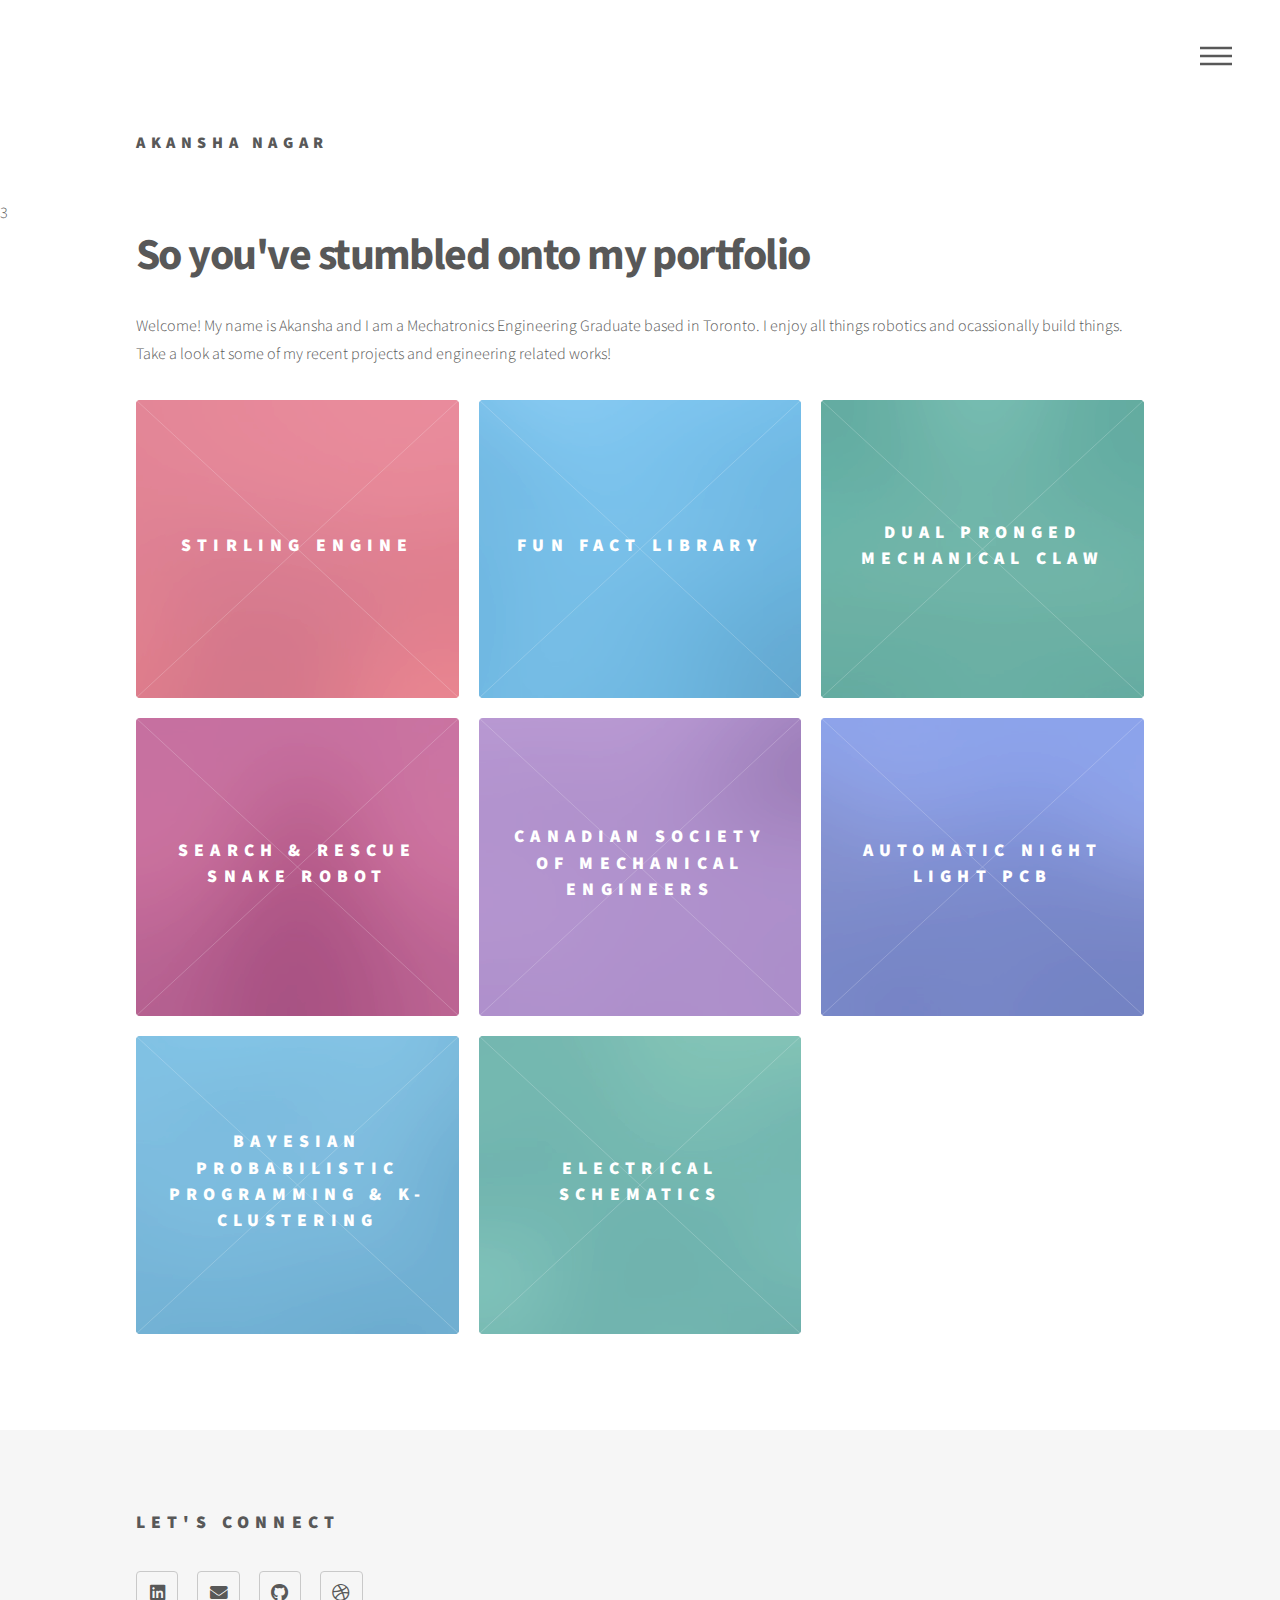
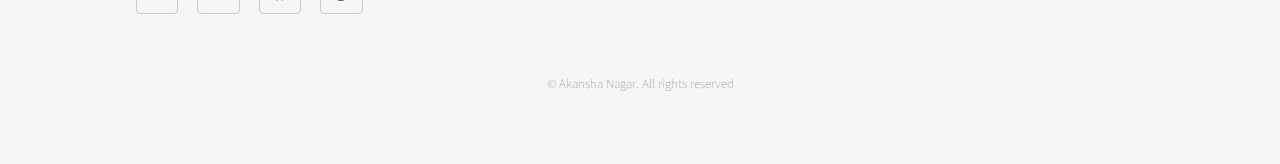
==== commit 1f9e5946: "Add electrical schematics web page" ====
--- a/index.html
+++ b/index.html
@@ -44,9 +44,10 @@
 							<li><a href="csme.html">Canadian Society of Mechanical Engineers</a></li>
 							<li><a href="pcb.html">Automatic Night Light PCB</a></li>
 							<li><a href="data.html">Bayesian Probabilistic Programming & K-Clustering</a></li>
+							<li><a href="elec_motors.html">Electrical Schematics</a></li>
 						<!--	<li><a href="elements.html">Elements</a></li> -->
 						</ul>
-					</nav>
+					</nav>3
 
 				<!-- Main -->
 					<div id="main">
@@ -136,18 +137,18 @@
 											<p>Machine Learning algorithms applied to test data sets</p>
 										</div>
 									</a>
+								</article>
+								<article class="style3">
+									<span class="image">
+										<img src="images/pic08.jpg" alt="" />
+									</span>
+									<a href="elec_motors.html">
+										<h2>Electrical Schematics</h2>
+										<div class="content">
+											<p>Power & Line Diagrams for 3 motors in an electrical circuit</p>
+										</div>
+									</a>
 							<!--	</article>
-								<article class="style3">
-									<span class="image">
-										<img src="images/pic08.jpg" alt="" />
-									</span>
-									<a href="generic.html">
-										<h2>Dolor</h2>
-										<div class="content">
-											<p>Sed nisl arcu euismod sit amet nisi lorem etiam dolor veroeros et feugiat.</p>
-										</div>
-									</a>
-								</article>
 								<article class="style1">
 									<span class="image">
 										<img src="images/pic09.jpg" alt="" />
@@ -200,37 +201,13 @@
 					<footer id="footer">
 						
 						<div class="inner">
-							<!--
-							<section>
-								<h2>Get in touch</h2>
-								<form method="post" action="#">
-									<div class="fields">
-										<div class="field half">
-											<input type="text" name="name" id="name" placeholder="Name" />
-										</div>
-										<div class="field half">
-											<input type="email" name="email" id="email" placeholder="Email" />
-										</div>
-										<div class="field">
-											<textarea name="message" id="message" placeholder="Message"></textarea>
-										</div>
-									</div>
-									<ul class="actions">
-										<li><input type="submit" value="Send" class="primary" /></li>
-									</ul>
-								</form>
-							</section> -->
+						
 							<section> 
 								
 								<h2>Let's Connect</h2>
 							
 								<ul class="icons">
-								<!--<li><a href="#" class="icon brands style2 fa-twitter"><span class="label">Twitter</span></a></li>
-									<li><a href="#" class="icon brands style2 fa-facebook-f"><span class="label">Facebook</span></a></li>
-									<li><a href="#" class="icon brands style2 fa-instagram"><span class="label">Instagram</span></a></li>
-									<li><a href="#" class="icon brands style2 fa-dribbble"><span class="label">Dribbble</span></a></li>
-									<li><a href="#" class="icon brands style2 fa-500px"><span class="label">500px</span></a></li>
-									<li><a href="#" class="icon solid style2 fa-phone"><span class="label">Phone</span></a></li> -->
+								
 
 									<li><a href="https://www.linkedin.com/in/akansha-nagar/" class="icon brands style2 fab fa-linkedin"><span class="label">Facebook</span></a></li>
 									<li><a href="mailto: akanshanagar8@gmail.com" class="icon solid style2 fa-envelope"><span class="label">Email</span></a></li>
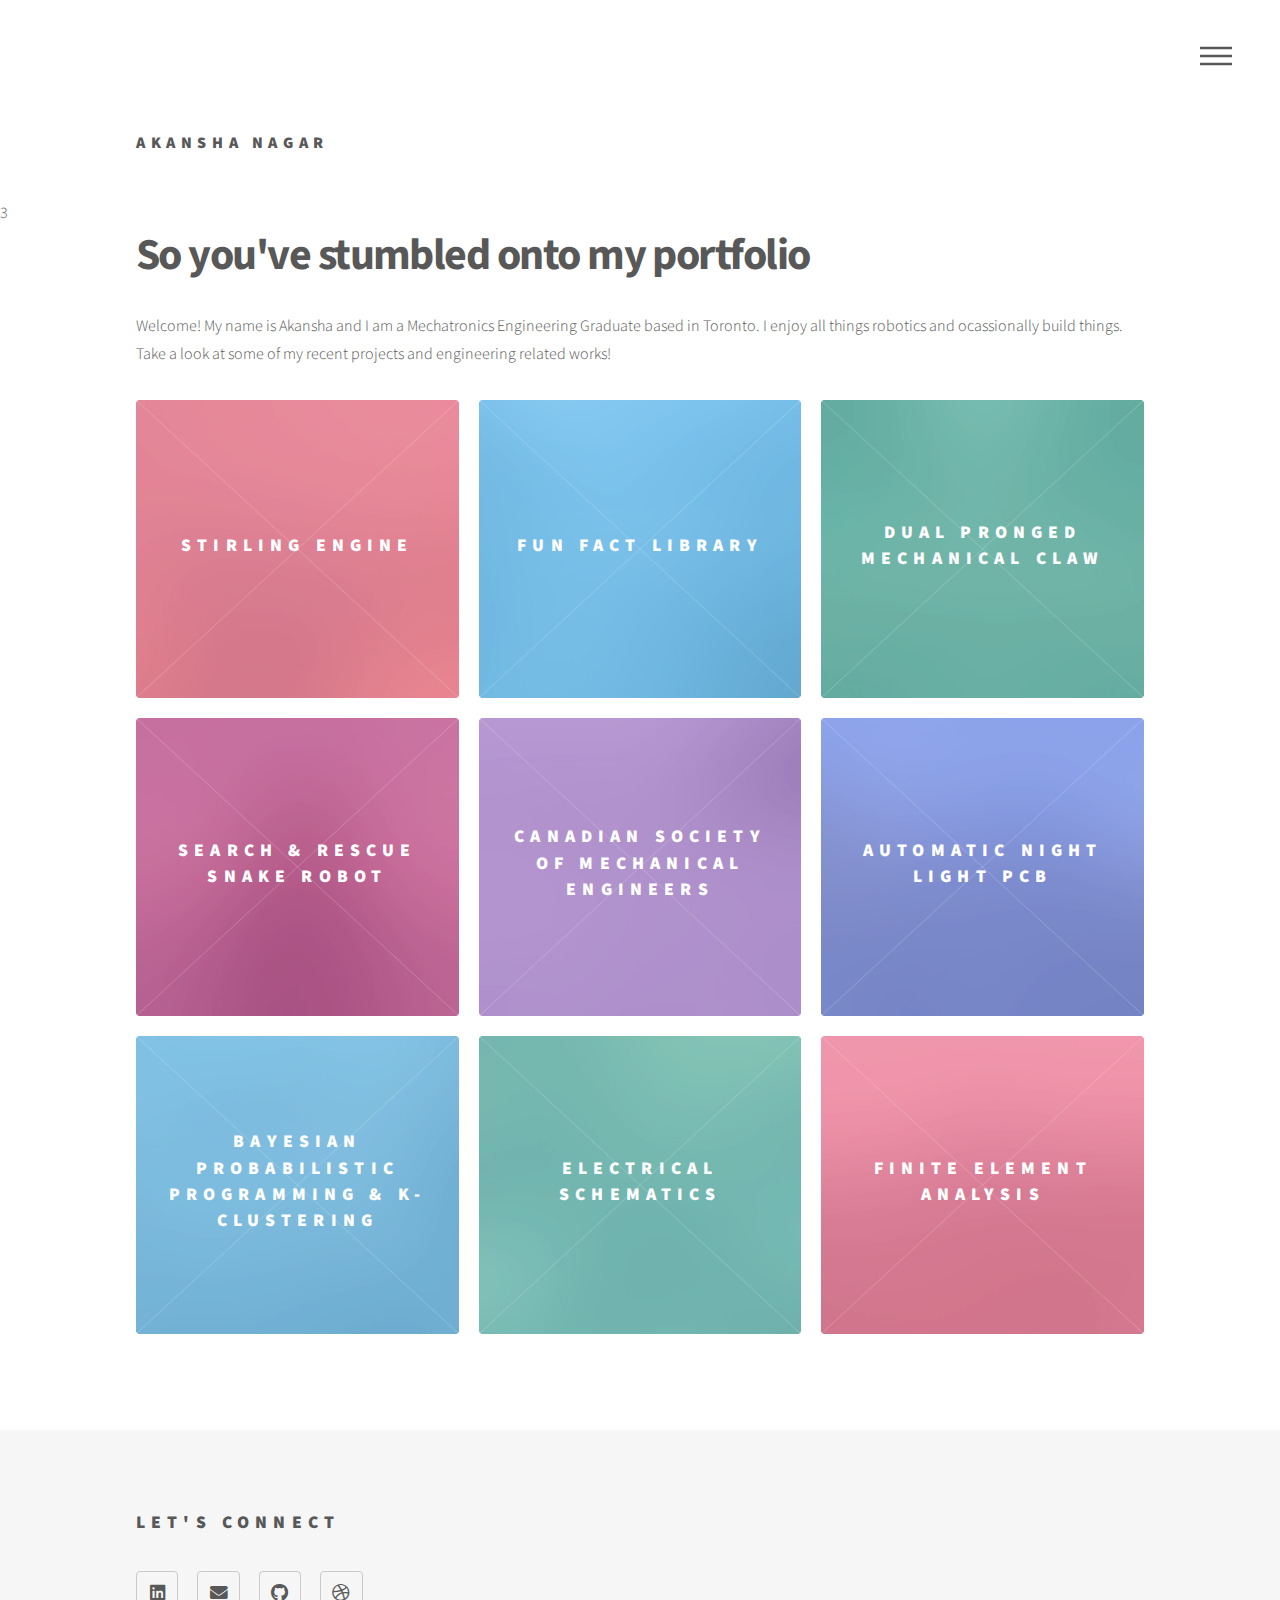
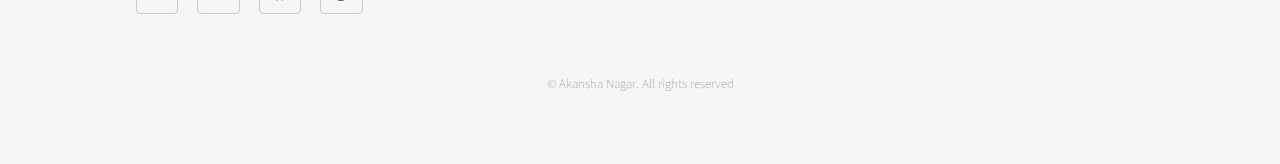
==== commit eb25f6ea: "Add FEA web page" ====
--- a/index.html
+++ b/index.html
@@ -45,6 +45,7 @@
 							<li><a href="pcb.html">Automatic Night Light PCB</a></li>
 							<li><a href="data.html">Bayesian Probabilistic Programming & K-Clustering</a></li>
 							<li><a href="elec_motors.html">Electrical Schematics</a></li>
+							<li><a href="fea.html">Finite Element Analysis</a></li>
 						<!--	<li><a href="elements.html">Elements</a></li> -->
 						</ul>
 					</nav>3
@@ -148,18 +149,18 @@
 											<p>Power & Line Diagrams for 3 motors in an electrical circuit</p>
 										</div>
 									</a>
+								</article>
+								<article class="style1">
+									<span class="image">
+										<img src="images/pic09.jpg" alt="" />
+									</span>
+									<a href="fea.html">
+										<h2>Finite Element Analysis</h2>
+										<div class="content">
+											<p>Sheet Body Simulation of a 8" x 4" x 0.2" metal rectangle under loading and moment conditions</p>
+										</div>
+									</a>
 							<!--	</article>
-								<article class="style1">
-									<span class="image">
-										<img src="images/pic09.jpg" alt="" />
-									</span>
-									<a href="generic.html">
-										<h2>Nullam</h2>
-										<div class="content">
-											<p>Sed nisl arcu euismod sit amet nisi lorem etiam dolor veroeros et feugiat.</p>
-										</div>
-									</a>
-								</article>
 								<article class="style5">
 									<span class="image">
 										<img src="images/pic10.jpg" alt="" />
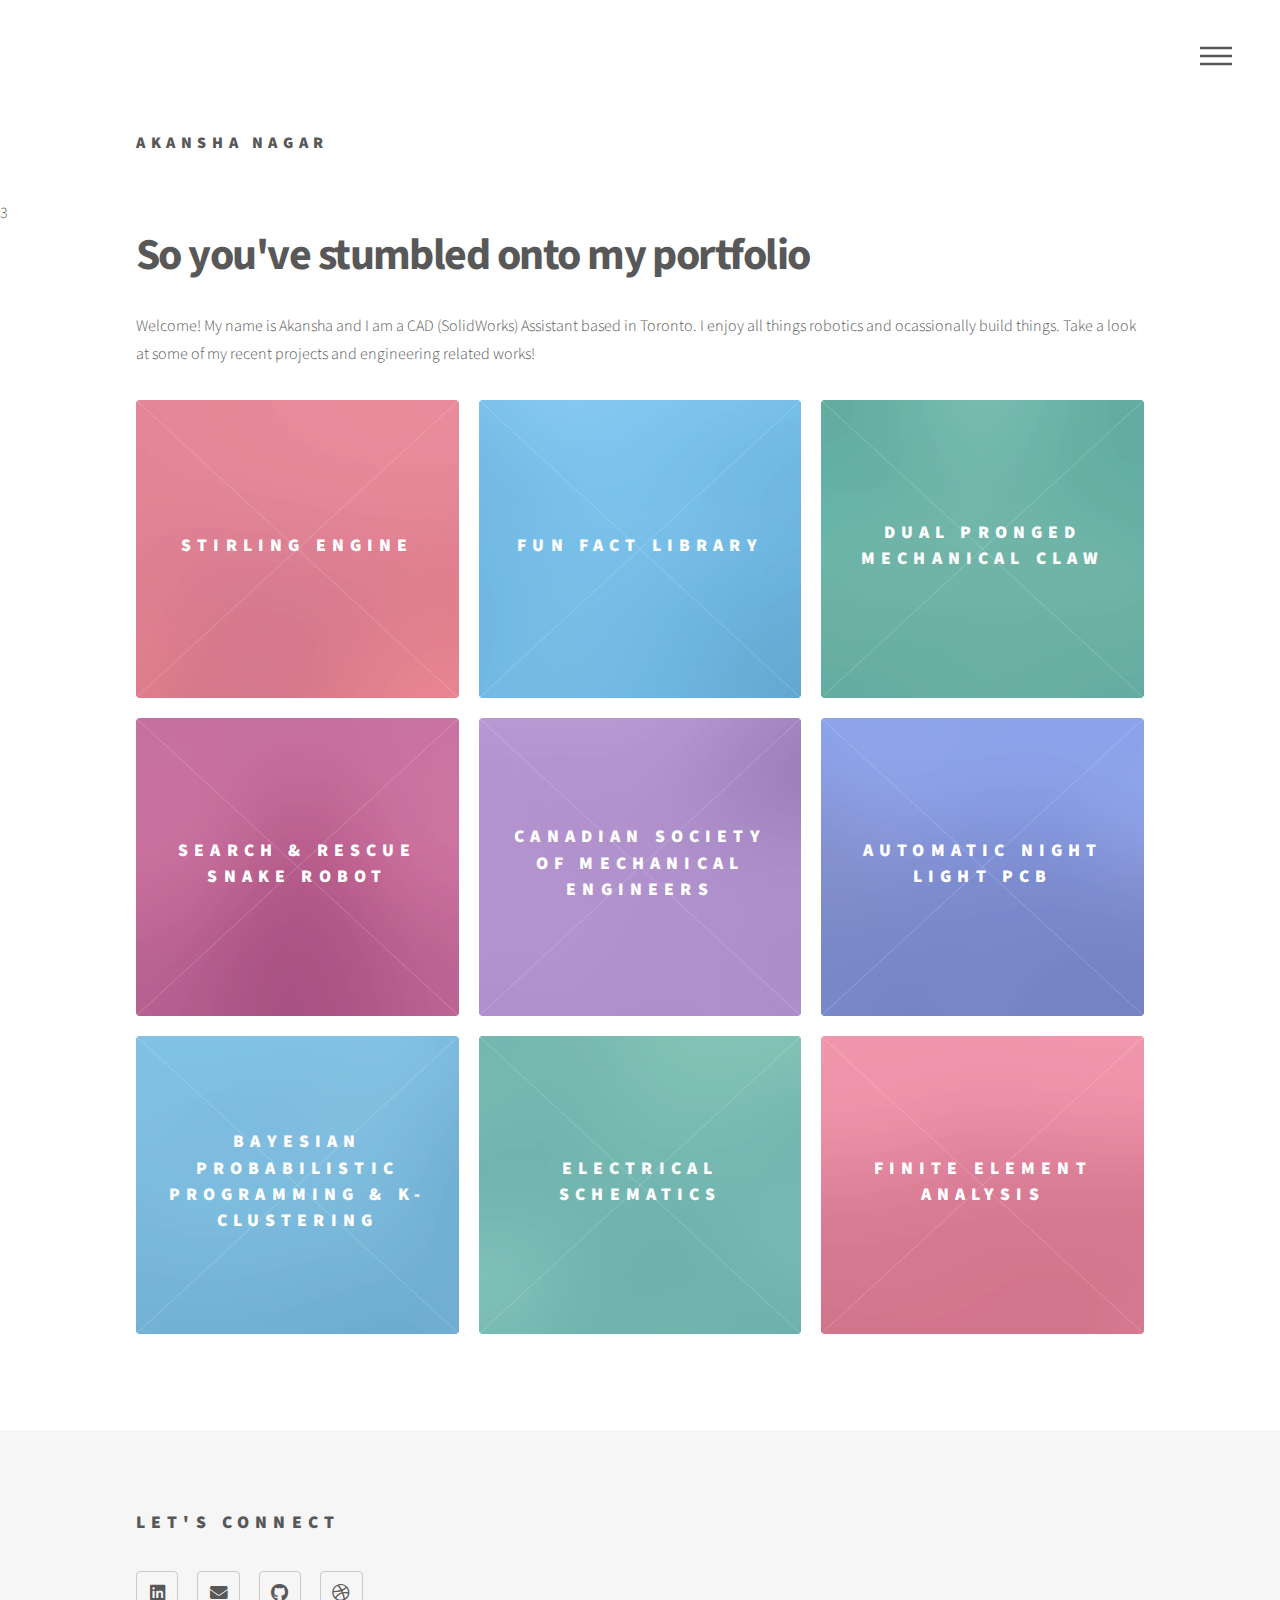
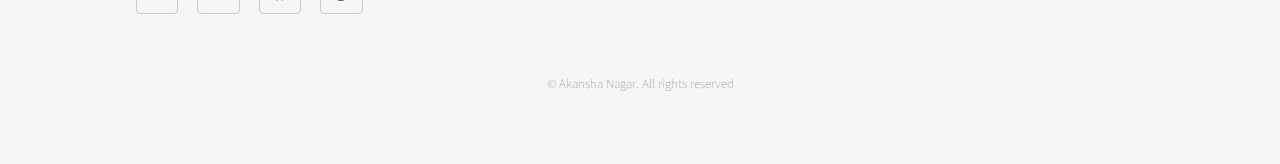
==== commit 4ca5660a: "Update index content" ====
--- a/index.html
+++ b/index.html
@@ -55,8 +55,8 @@
 						<div class="inner">
 							<header>
 								<h1>So you've stumbled onto my portfolio</h1>
-								<p>Welcome! My name is Akansha and I am a Mechatronics Engineering
-									Graduate based in Toronto. I enjoy all things robotics and ocassionally build things.
+								<p>Welcome! My name is Akansha and I am a CAD (SolidWorks) Assistant
+									based in Toronto. I enjoy all things robotics and ocassionally build things.
 									Take a look at some of my recent projects and engineering related works!
 								</p>
 							</header>
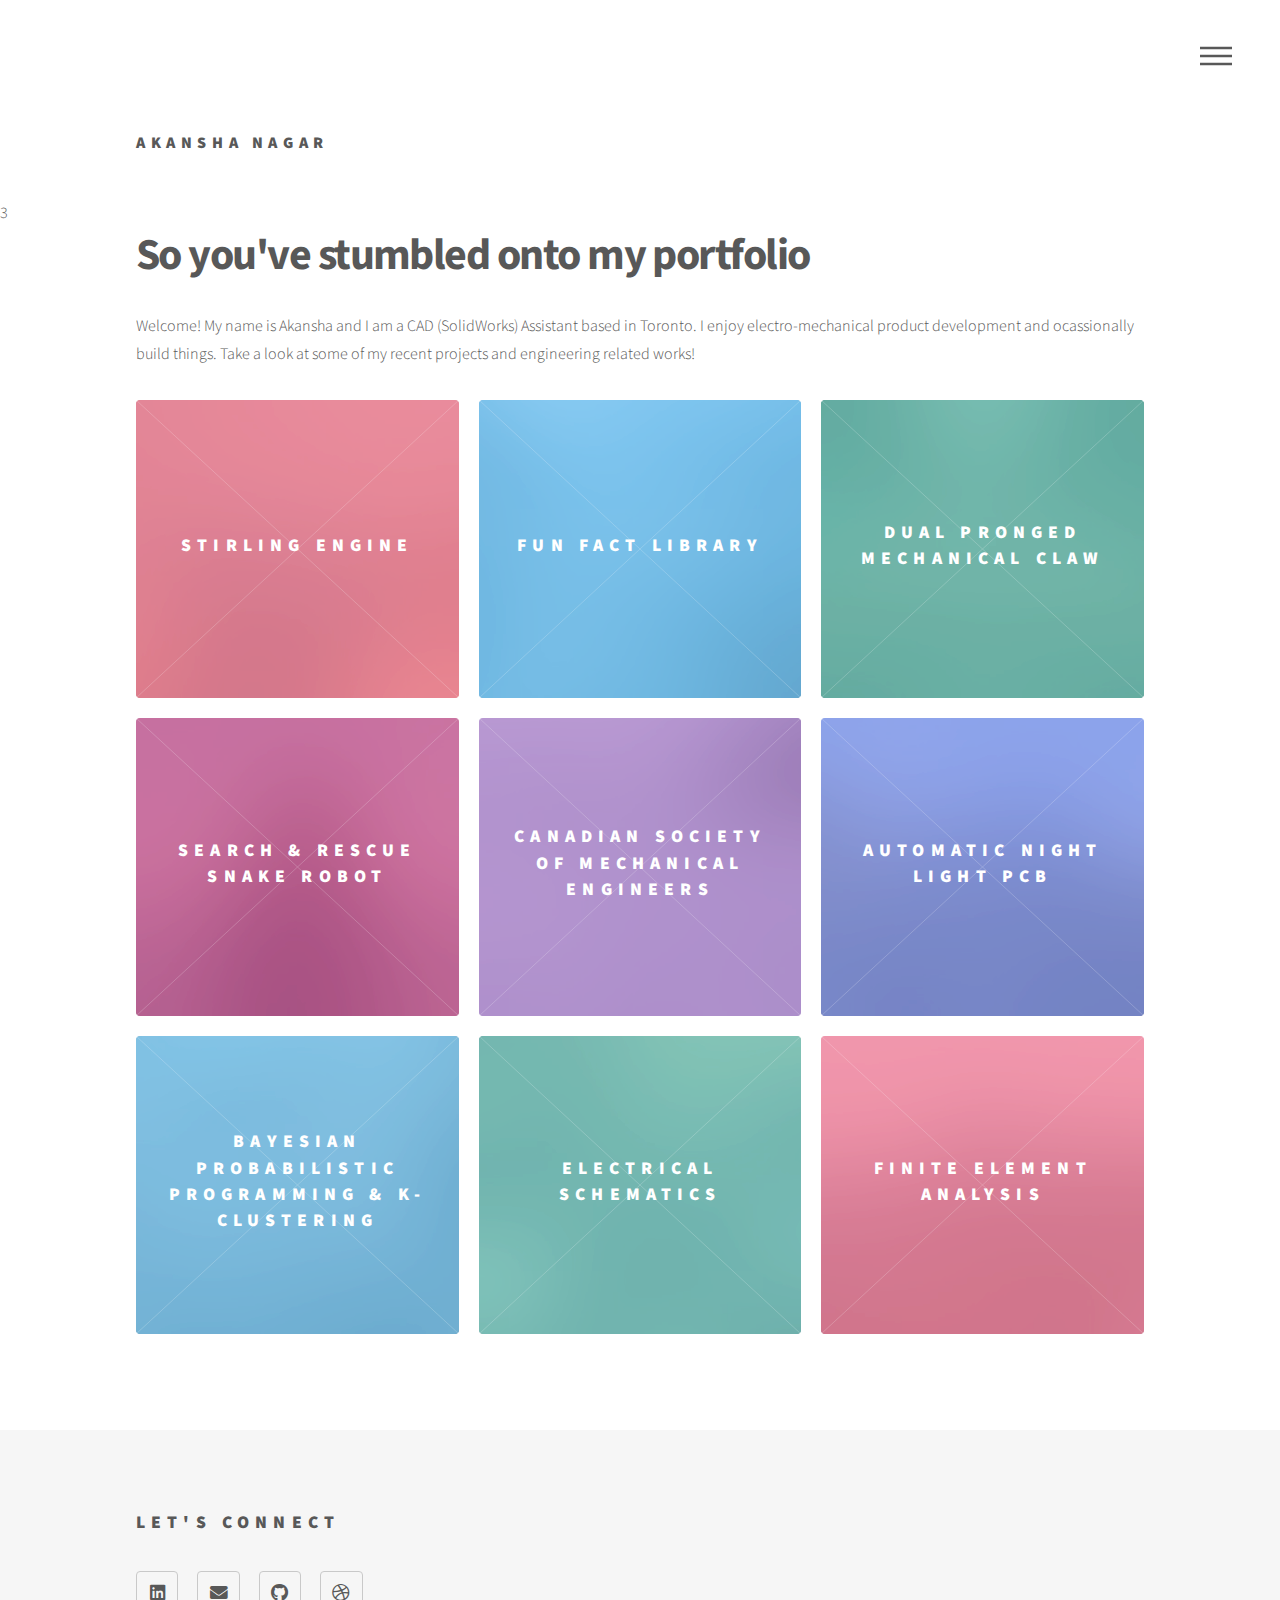
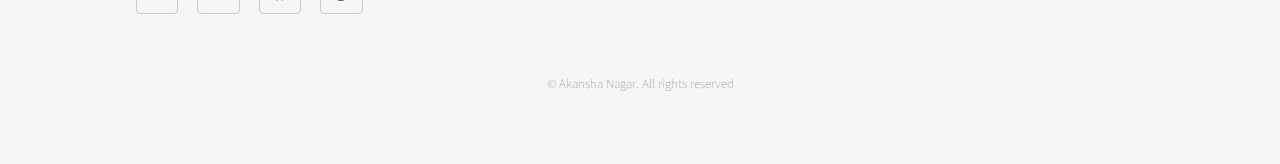
==== commit e85eb654: "Update index file" ====
--- a/index.html
+++ b/index.html
@@ -56,7 +56,7 @@
 							<header>
 								<h1>So you've stumbled onto my portfolio</h1>
 								<p>Welcome! My name is Akansha and I am a CAD (SolidWorks) Assistant
-									based in Toronto. I enjoy all things robotics and ocassionally build things.
+									based in Toronto. I enjoy electro-mechanical product development and ocassionally build things.
 									Take a look at some of my recent projects and engineering related works!
 								</p>
 							</header>
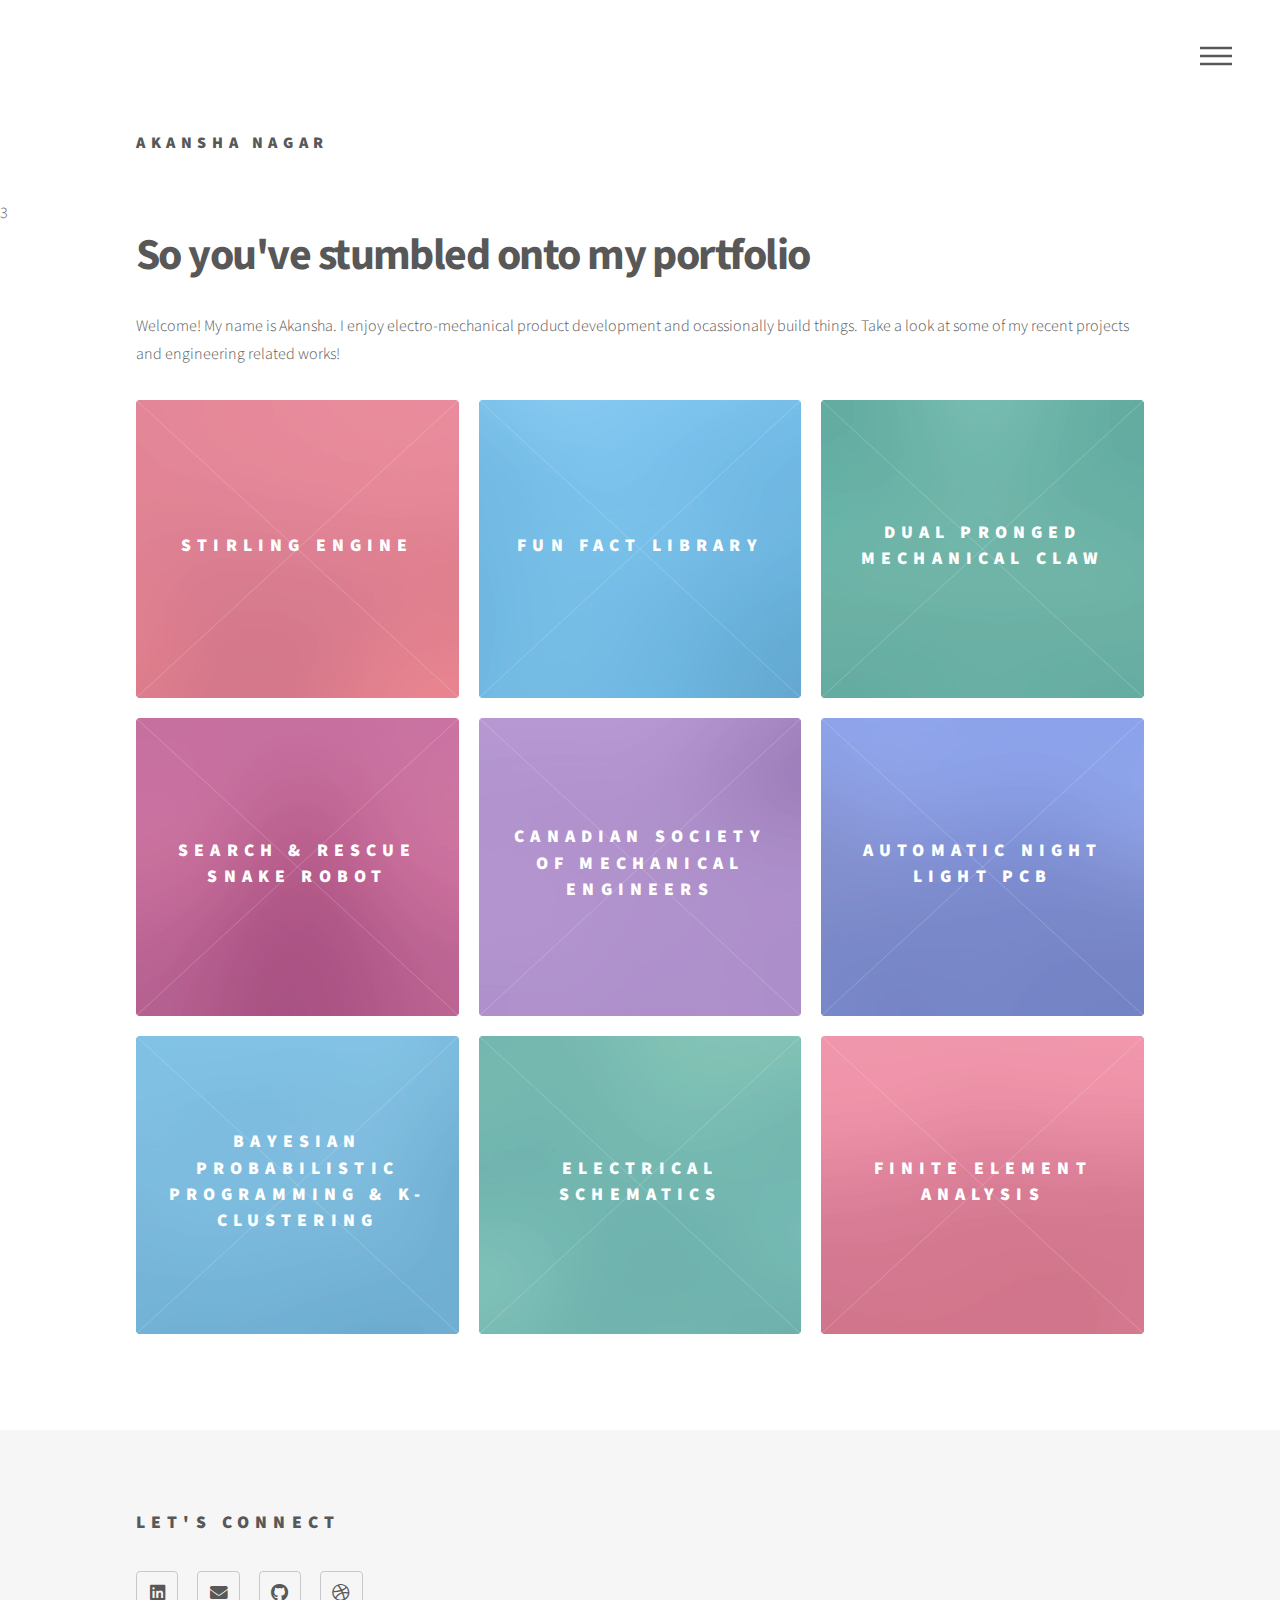
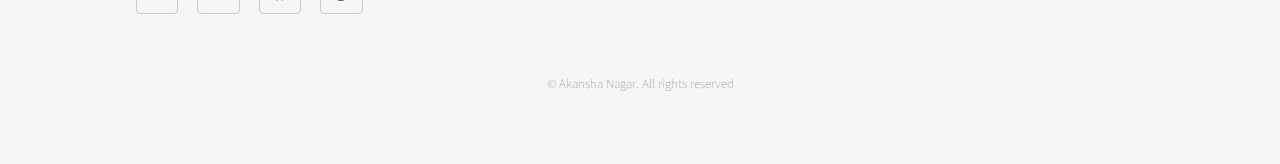
==== commit 3dc9219a: "update index" ====
--- a/index.html
+++ b/index.html
@@ -55,8 +55,8 @@
 						<div class="inner">
 							<header>
 								<h1>So you've stumbled onto my portfolio</h1>
-								<p>Welcome! My name is Akansha and I am a CAD (SolidWorks) Assistant
-									based in Toronto. I enjoy electro-mechanical product development and ocassionally build things.
+								<p>Welcome! My name is Akansha.
+									 I enjoy electro-mechanical product development and ocassionally build things.
 									Take a look at some of my recent projects and engineering related works!
 								</p>
 							</header>
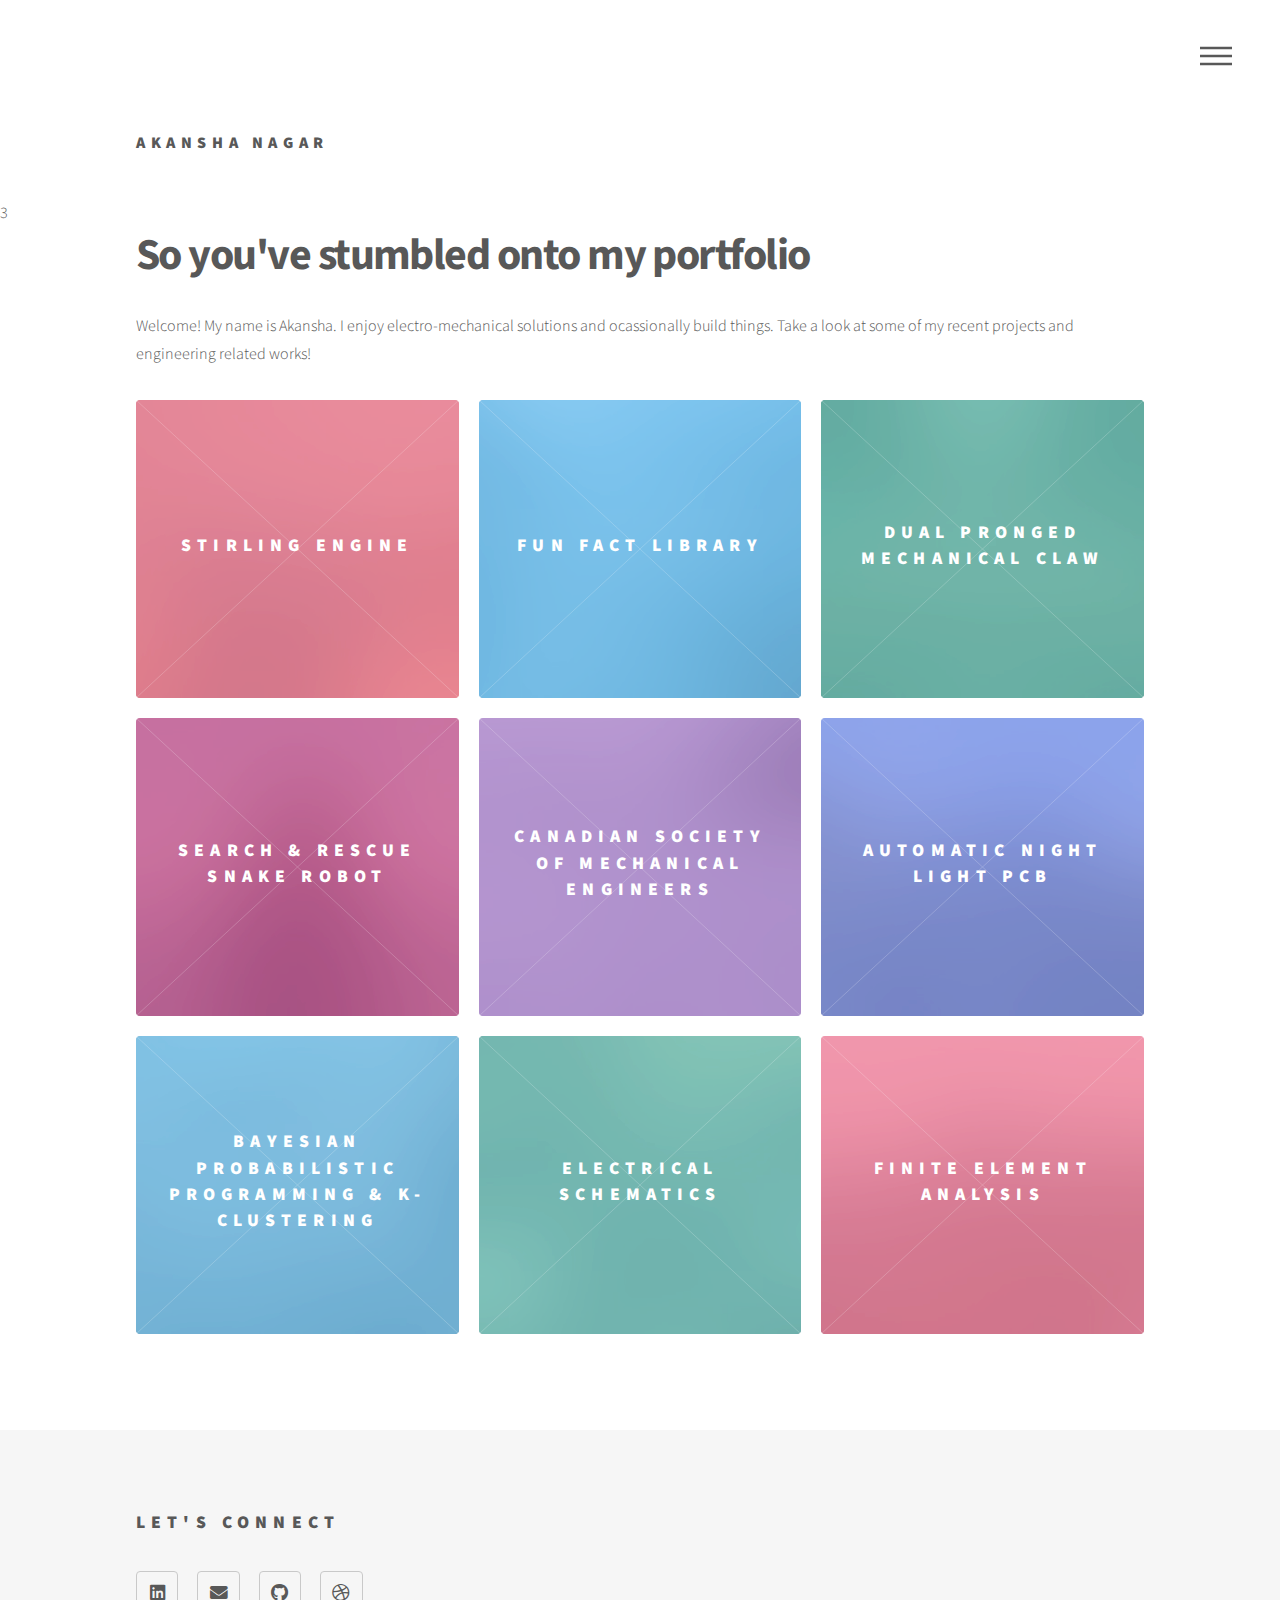
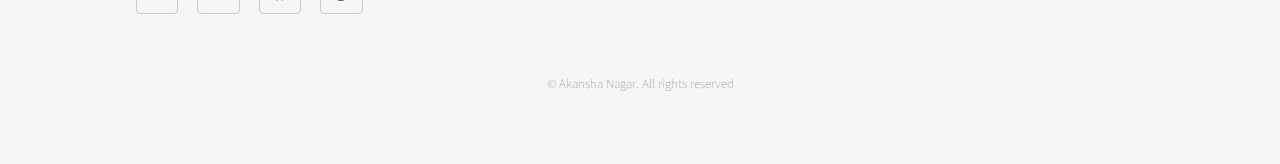
==== commit ababeffd: "update index file" ====
--- a/index.html
+++ b/index.html
@@ -56,7 +56,7 @@
 							<header>
 								<h1>So you've stumbled onto my portfolio</h1>
 								<p>Welcome! My name is Akansha.
-									 I enjoy electro-mechanical product development and ocassionally build things.
+									 I enjoy electro-mechanical solutions and ocassionally build things.
 									Take a look at some of my recent projects and engineering related works!
 								</p>
 							</header>
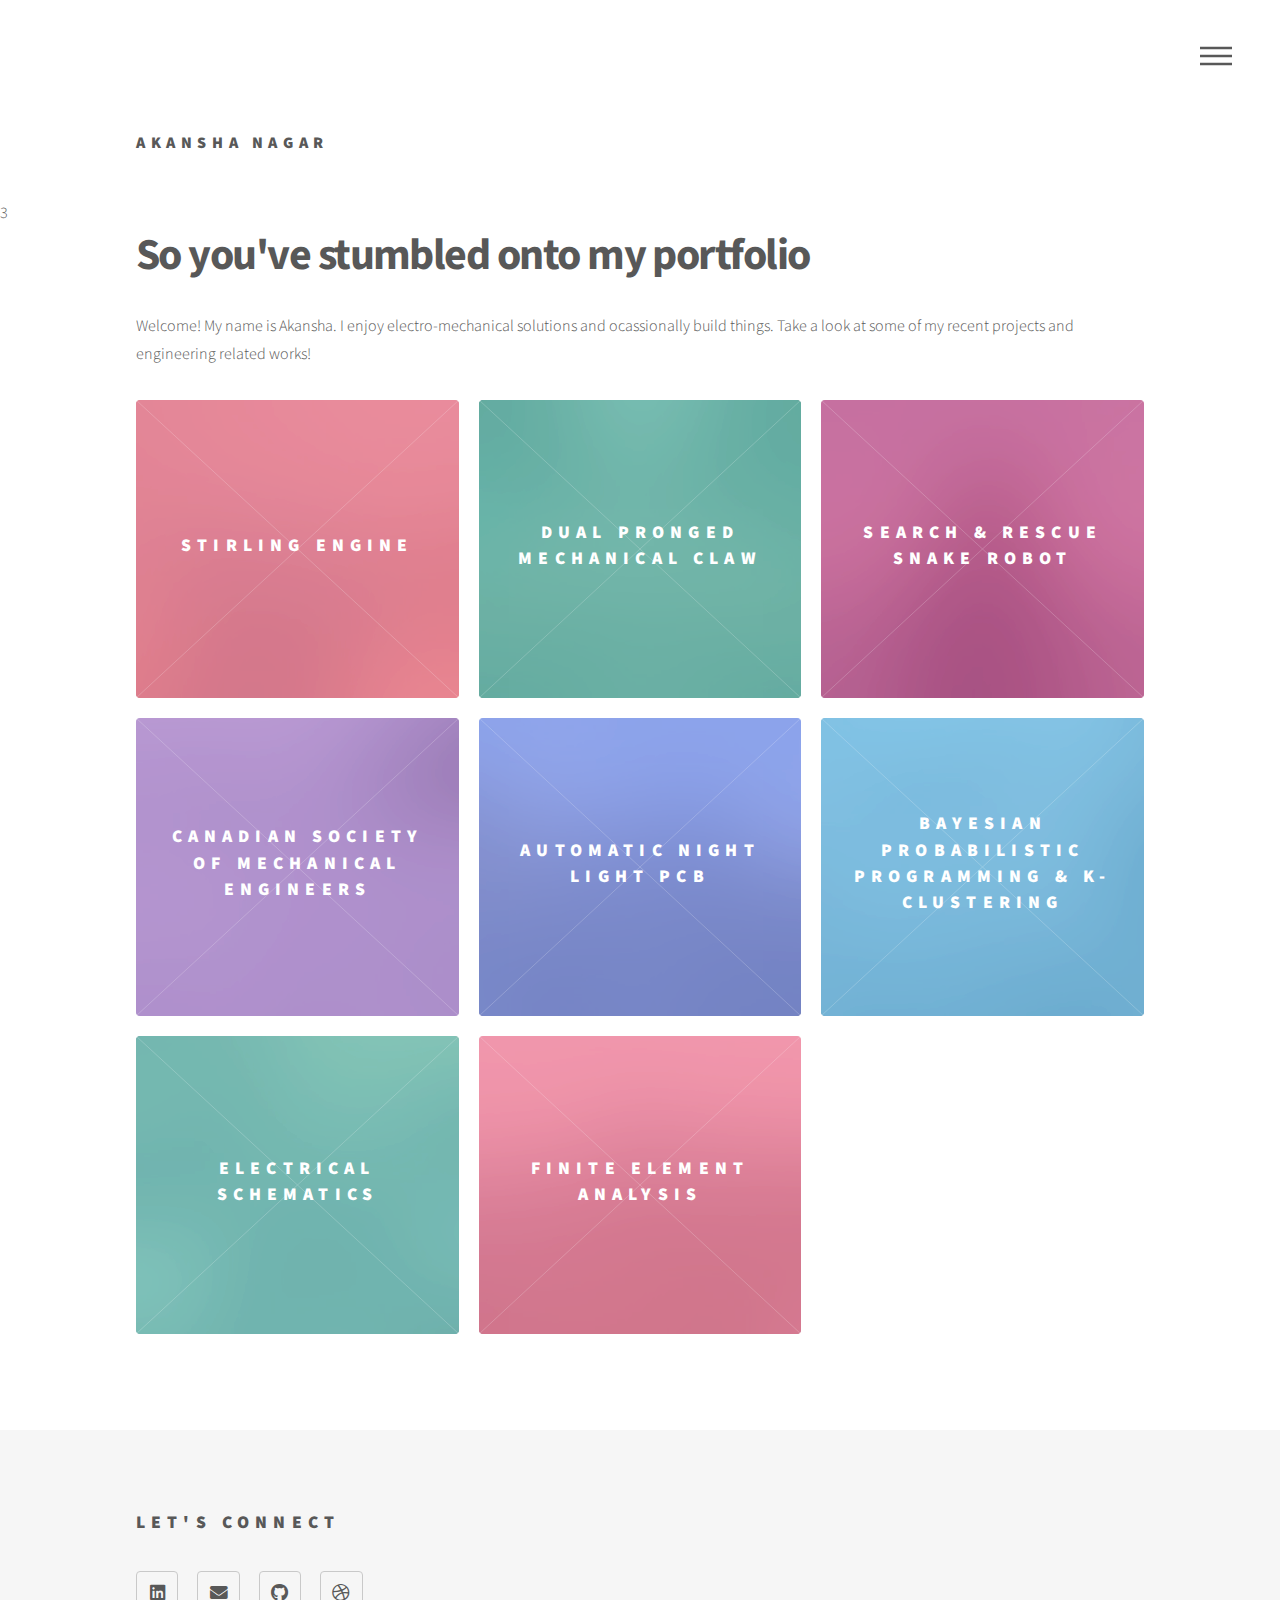
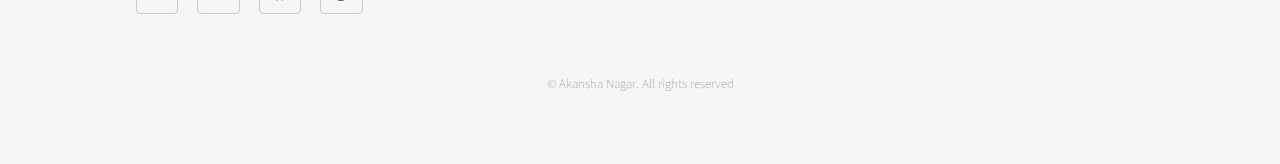
==== commit 08538c05: "Remove Fun Fact Library" ====
--- a/index.html
+++ b/index.html
@@ -8,6 +8,7 @@
 		<link rel="stylesheet" href="assets/css/main.css" />
 		<noscript><link rel="stylesheet" href="assets/css/noscript.css" /></noscript>
 	</head>
+	
 	<body class="is-preload">
 		<!-- Wrapper -->
 			<div id="wrapper">
@@ -38,7 +39,7 @@
 						<ul>
 							<li><a href="index.html">Home</a></li>
 							<li><a href="stirling_engine.html">Stirling Engine</a></li>
-							<li><a href="python_app.html">Fun Fact Library</a></li>
+						<!-- <li><a href="python_app.html">Fun Fact Library</a></li> -->	
 							<li><a href="claw.html">Dual Pronged Mechanical Claw</a></li>
 							<li><a href="snake.html">Search & Rescue Snake Robot</a></li>
 							<li><a href="csme.html">Canadian Society of Mechanical Engineers</a></li>
@@ -72,17 +73,19 @@
 										</div>
 									</a>
 								</article>
-								<article class="style2">
+							<!-- 	<article class="style2">
 									<span class="image">
 										<img src="images/pic02.jpg" alt="" />
 									</span>
+									replace with MBA project 
 									<a href="python_app.html">
 										<h2>Fun Fact Library</h2>
 										<div class="content">
 											<p>Python based app to store all your fun facts</p>
 										</div>
 									</a>
-								</article>
+									
+								</article> -->
 							<article class="style3">
 									<span class="image">
 										<img src="images/pic03.jpg" alt="" />
